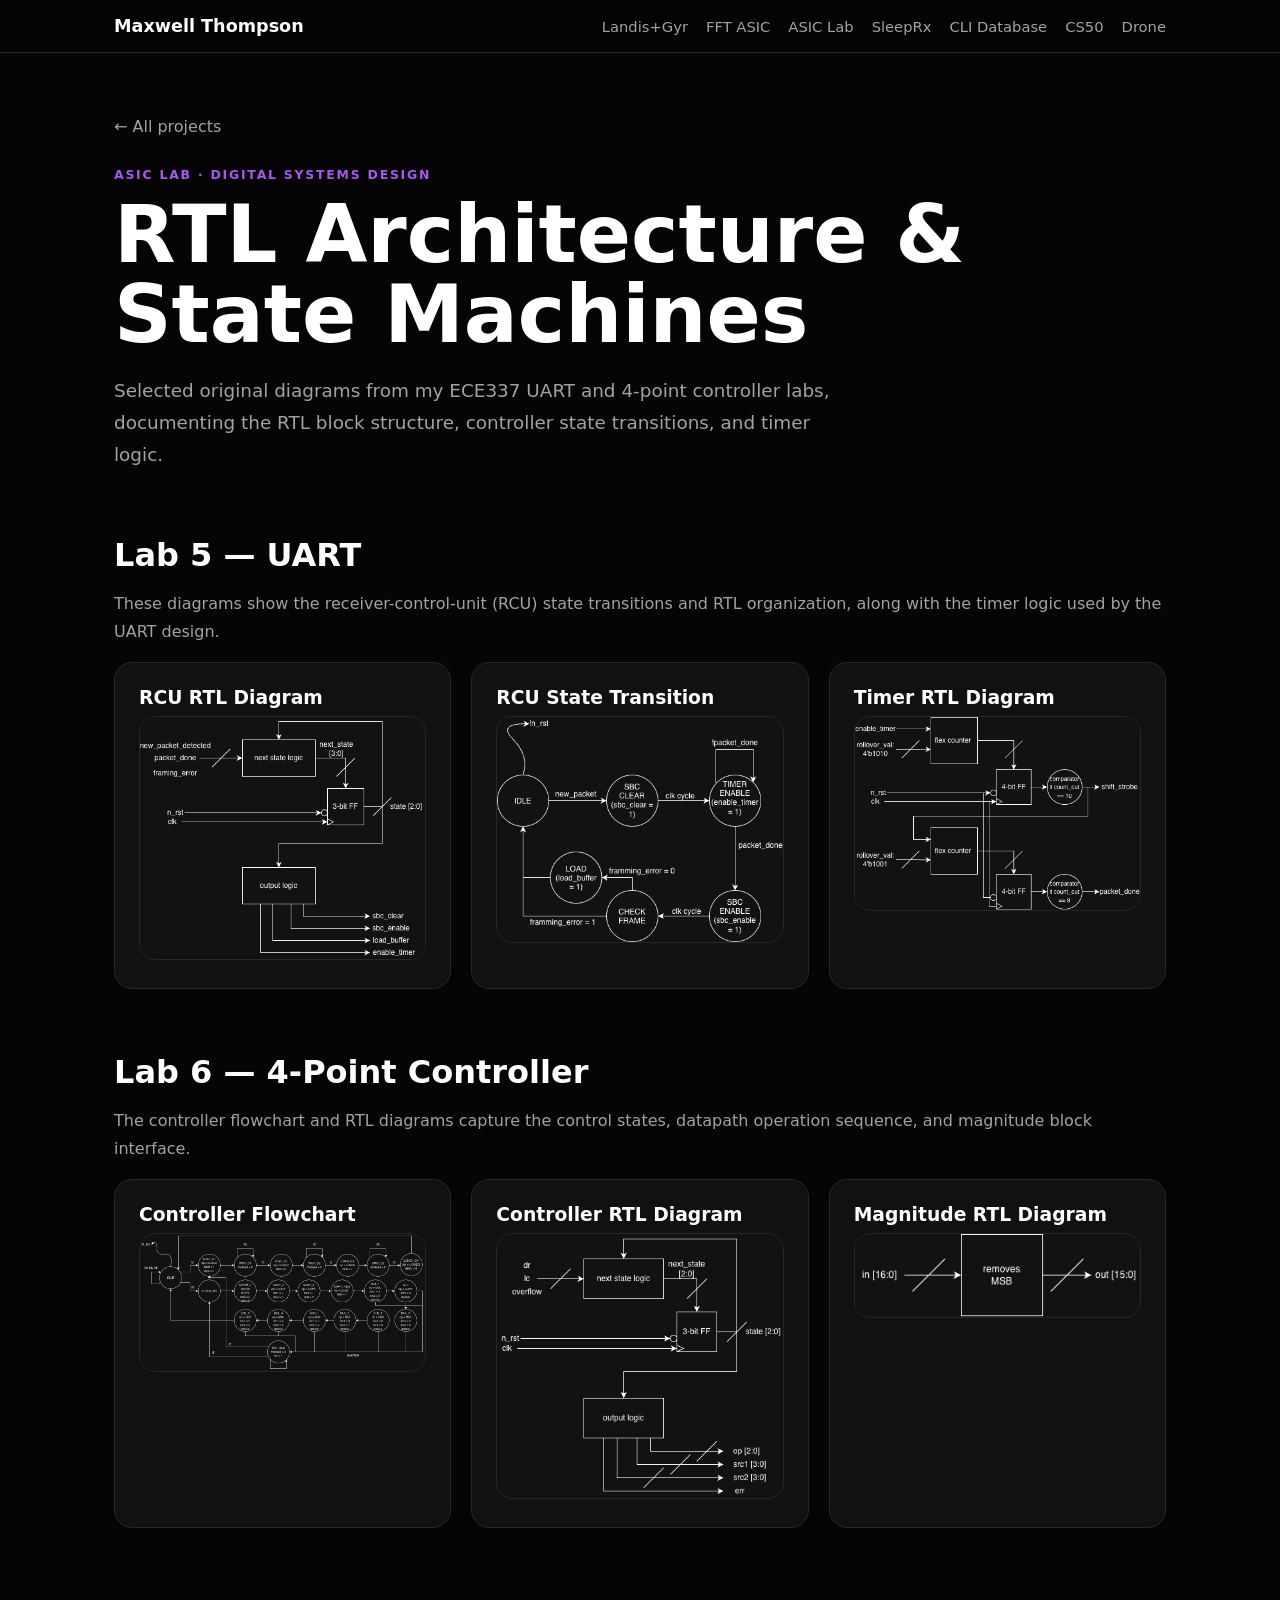
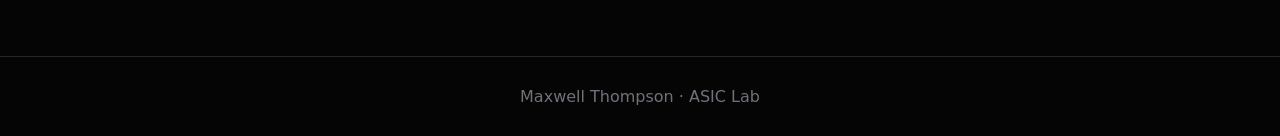
==== asic-lab.html @ 8afa3e0d "Name restored project section ASIC Lab" ====
<!DOCTYPE html>
<html lang="en"><head><meta charset="UTF-8"><meta name="viewport" content="width=device-width, initial-scale=1.0"><title>ASIC Lab | Maxwell Thompson</title><link rel="stylesheet" href="style.css"></head>
<body><nav class="site-nav"><div class="nav-inner"><a class="brand" href="index.html">Maxwell Thompson</a><div class="nav-links"><a href="landis.html">Landis+Gyr</a><a href="fft.html">FFT ASIC</a><a href="ece337.html">ASIC Lab</a><a href="sleeprx.html">SleepRx</a><a href="cli-database.html">CLI Database</a><a href="cs50.html">CS50</a><a href="drone.html">Drone</a></div></div></nav>
<main class="container"><a class="back" href="index.html">← All projects</a><section class="section"><span class="eyebrow">ASIC Lab · Digital Systems Design</span><h1>RTL Architecture &amp; State Machines</h1><p class="lead">Selected original diagrams from my ECE337 UART and 4-point controller labs, documenting the RTL block structure, controller state transitions, and timer logic.</p></section>
<section class="section"><h2>Lab 5 — UART</h2><p>These diagrams show the receiver-control-unit (RCU) state transitions and RTL organization, along with the timer logic used by the UART design.</p><div class="grid">
<div class="card"><h3>RCU RTL Diagram</h3><img class="media" loading="lazy" src="assets/ece337/ECE337_lab5-RCU%20RTL%20diagram.drawio.png" alt="Original Lab 5 RCU RTL block diagram"></div>
<div class="card"><h3>RCU State Transition</h3><img class="media" loading="lazy" src="assets/ece337/ECE337_lab5-RCU%20state%20transition.drawio.png" alt="Original Lab 5 RCU state-transition diagram"></div>
<div class="card"><h3>Timer RTL Diagram</h3><img class="media" loading="lazy" src="assets/ece337/ECE337_lab5-Timer%20RTL%20diagram.drawio.png" alt="Original Lab 5 timer RTL diagram"></div></div></section>
<section class="section"><h2>Lab 6 — 4-Point Controller</h2><p>The controller flowchart and RTL diagrams capture the control states, datapath operation sequence, and magnitude block interface.</p><div class="grid">
<div class="card"><h3>Controller Flowchart</h3><img class="media" loading="lazy" src="assets/ece337/ECE337_lab6-4pt_controller_flowChart.drawio.png" alt="Original Lab 6 4-point controller flowchart"></div>
<div class="card"><h3>Controller RTL Diagram</h3><img class="media" loading="lazy" src="assets/ece337/ECE337_lab6-controller_RTL.drawio.png" alt="Original Lab 6 controller RTL block diagram"></div>
<div class="card"><h3>Magnitude RTL Diagram</h3><img class="media" loading="lazy" src="assets/ece337/ECE337_lab6-magnitude_RTL.drawio.png" alt="Original Lab 6 magnitude RTL block diagram"></div></div></section></main><footer>Maxwell Thompson · ASIC Lab</footer></body></html>
---- style.css ----
* { box-sizing: border-box; }
body { margin:0; background:#050505; color:#e5e7eb; font-family:Inter,ui-sans-serif,system-ui,-apple-system,BlinkMacSystemFont,"Segoe UI",sans-serif; }
a { color:inherit; }
.site-nav { position:sticky; top:0; z-index:20; background:rgba(5,5,5,.9); backdrop-filter:blur(12px); border-bottom:1px solid #27272a; }
.nav-inner { max-width:1100px; margin:auto; padding:16px 24px; display:flex; justify-content:space-between; align-items:center; gap:20px; }
.brand { text-decoration:none; font-weight:800; color:white; font-size:1.1rem; }
.nav-links { display:flex; flex-wrap:wrap; gap:18px; }
.nav-links a { text-decoration:none; color:#a1a1aa; font-size:.92rem; transition:.2s; }
.nav-links a:hover { color:white; }
.container { max-width:1100px; margin:auto; padding:64px 24px; }
.hero { min-height:60vh; display:flex; flex-direction:column; justify-content:center; }
.eyebrow { color:#a855f7; text-transform:uppercase; letter-spacing:.14em; font-size:.78rem; font-weight:700; }
h1 { color:white; font-size:clamp(2.5rem,7vw,5rem); line-height:1; margin:12px 0 20px; }
h2 { color:white; font-size:2rem; margin:0 0 12px; }
h3 { color:white; margin:0 0 8px; }
p { color:#a1a1aa; line-height:1.75; }
.lead { max-width:720px; font-size:1.15rem; }
.grid { display:grid; grid-template-columns:repeat(auto-fit,minmax(250px,1fr)); gap:20px; }
.card { display:block; padding:24px; background:#111113; border:1px solid #27272a; border-radius:18px; text-decoration:none; transition:transform .2s,border-color .2s; }
.card:hover { transform:translateY(-4px); border-color:#71717a; }
.tag { display:inline-block; margin-bottom:16px; padding:5px 10px; border:1px solid #3f3f46; border-radius:999px; color:#d4d4d8; font-size:.75rem; }
.button { display:inline-block; margin-top:14px; padding:11px 16px; border-radius:10px; background:#fff; color:#09090b; text-decoration:none; font-weight:700; }
.section { margin-bottom:64px; }
.media-grid { display:grid; grid-template-columns:repeat(auto-fit,minmax(300px,1fr)); gap:20px; }
iframe, img.media { width:100%; border-radius:16px; border:1px solid #27272a; }
iframe { height:320px; }
.media-caption { max-width:850px; margin:14px auto 0; text-align:center; font-size:.95rem; color:#a1a1aa; }
.gallery { display:grid; grid-template-columns:repeat(auto-fit,minmax(220px,1fr)); gap:14px; }
.gallery img { width:100%; height:240px; object-fit:cover; border-radius:14px; border:1px solid #27272a; }
.back { display:inline-block; margin-bottom:28px; color:#a1a1aa; text-decoration:none; }
.back:hover { color:white; }
ul { color:#a1a1aa; line-height:1.9; }
footer { border-top:1px solid #27272a; padding:30px 24px; color:#71717a; text-align:center; }
@media(max-width:700px){ .nav-inner{align-items:flex-start;flex-direction:column}.nav-links{gap:12px}.container{padding:45px 18px} iframe{height:230px} }

.portfolio-video { width:100%; max-height:620px; display:block; border-radius:16px; border:1px solid #27272a; background:#000; }
.media-single { max-width:900px; margin:28px auto 0; }

.database-media { grid-template-columns: minmax(0, 1.15fr) minmax(0, 1fr); gap:28px; align-items:start; }
.database-flowchart .media { background:#fff; padding:18px; min-height:420px; object-fit:contain; }
.database-media .portfolio-video { min-height:420px; object-fit:contain; }
.database-verification { max-width:1050px; }
.database-verification .portfolio-video { max-height:700px; }
@media(max-width:800px){ .database-media { grid-template-columns:1fr; } .database-flowchart .media, .database-media .portfolio-video { min-height:0; } }



/* Rotate the sideways Mini-Blue recording 90 degrees clockwise. */
.mini-blue-video-frame {
  position: relative;
  width: min(100%, 900px);
  aspect-ratio: 16 / 9;
  overflow: hidden;
  margin-left: auto;
  margin-right: auto;
}
.mini-blue-rotated-video {
  position: absolute;
  top: 50%;
  left: 50%;
  width: 56.25%;
  height: 177.7778%;
  max-width: none;
  max-height: none;
  transform: translate(-50%, -50%) rotate(90deg);
  transform-origin: center;
}
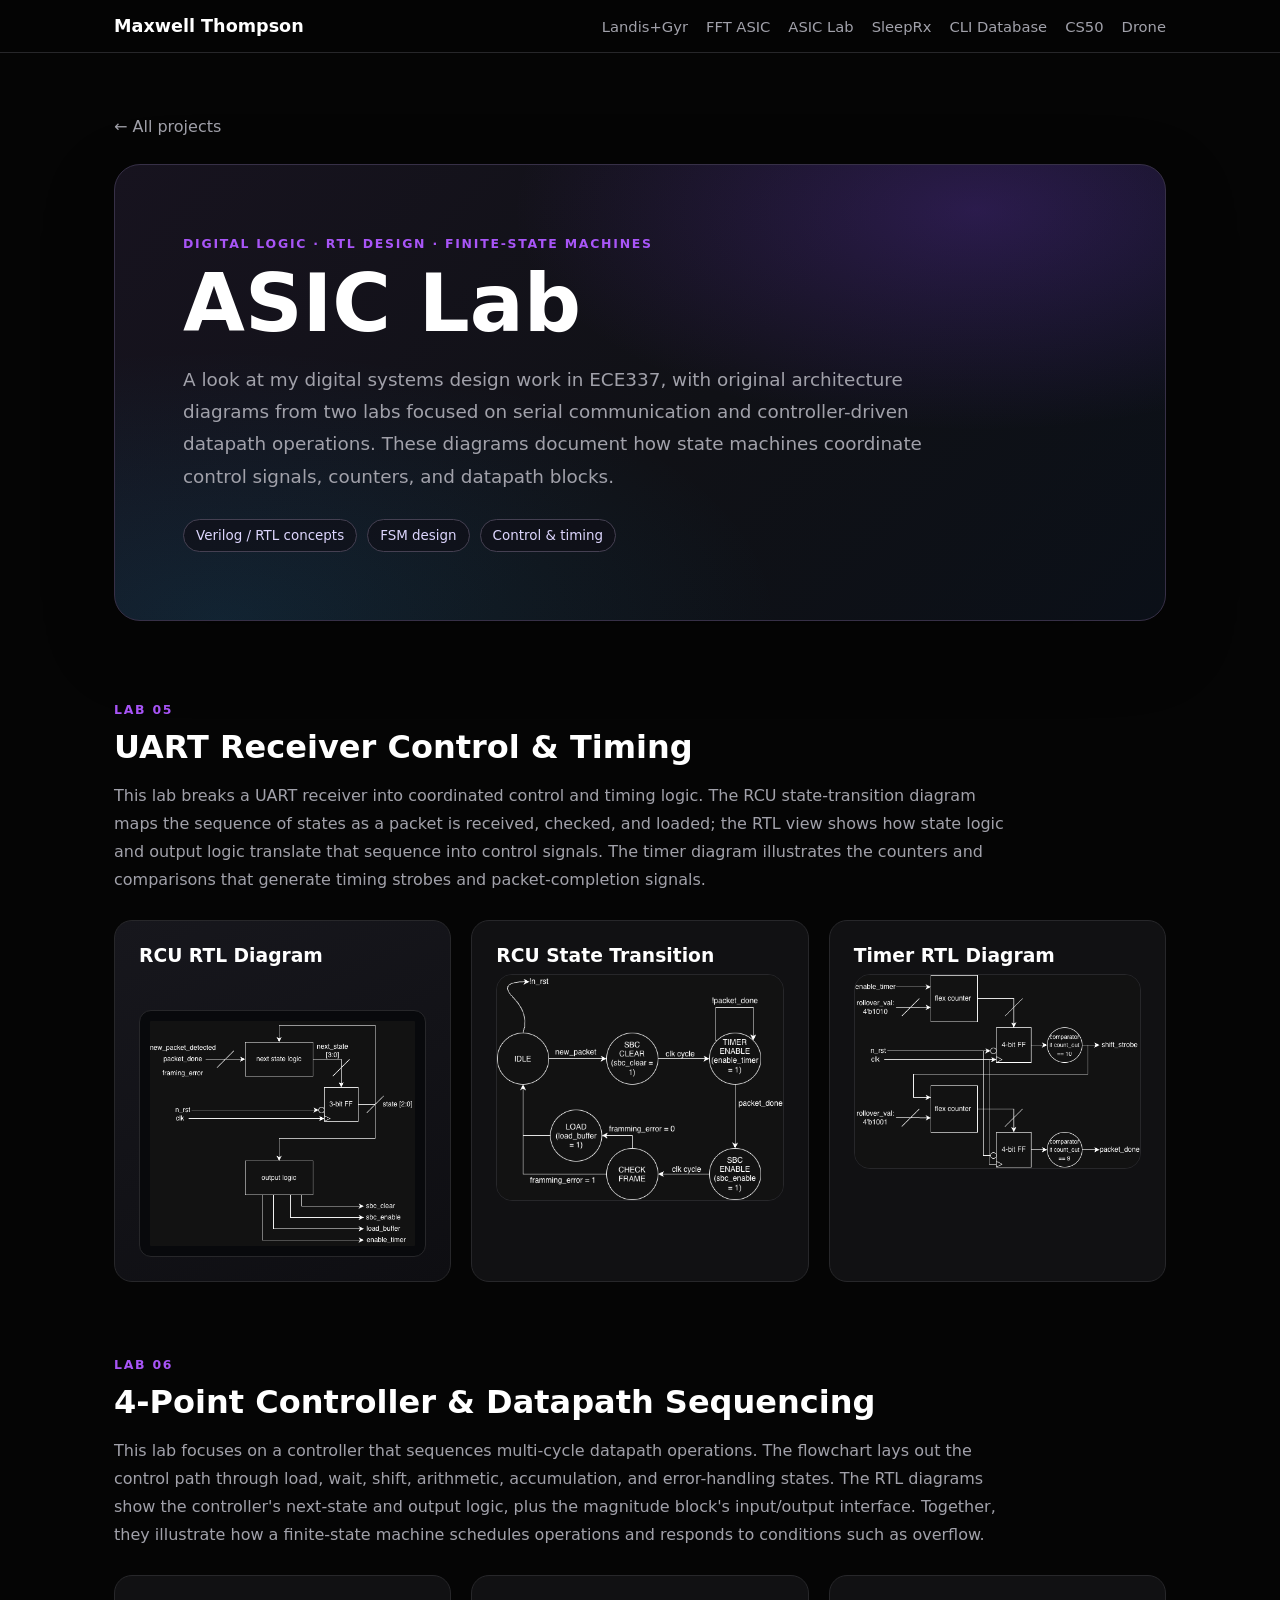
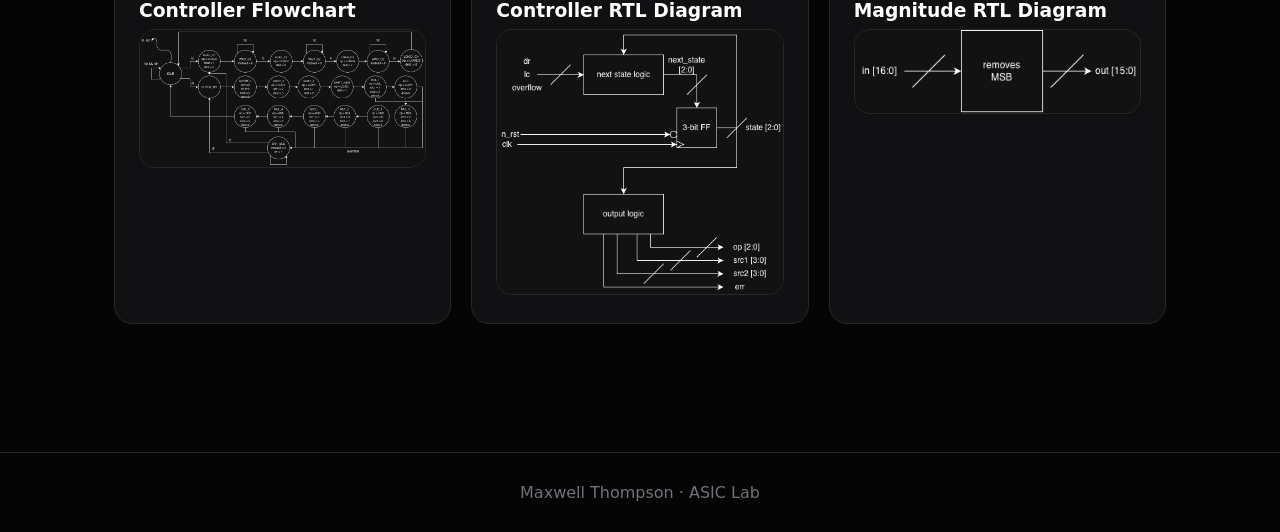
==== commit 6bf397f6: "Improve ASIC Lab presentation and lab descriptions" ====
--- a/asic-lab.html
+++ b/asic-lab.html
@@ -1,12 +1,12 @@
 <!DOCTYPE html>
 <html lang="en"><head><meta charset="UTF-8"><meta name="viewport" content="width=device-width, initial-scale=1.0"><title>ASIC Lab | Maxwell Thompson</title><link rel="stylesheet" href="style.css"></head>
-<body><nav class="site-nav"><div class="nav-inner"><a class="brand" href="index.html">Maxwell Thompson</a><div class="nav-links"><a href="landis.html">Landis+Gyr</a><a href="fft.html">FFT ASIC</a><a href="ece337.html">ASIC Lab</a><a href="sleeprx.html">SleepRx</a><a href="cli-database.html">CLI Database</a><a href="cs50.html">CS50</a><a href="drone.html">Drone</a></div></div></nav>
-<main class="container"><a class="back" href="index.html">← All projects</a><section class="section"><span class="eyebrow">ASIC Lab · Digital Systems Design</span><h1>RTL Architecture &amp; State Machines</h1><p class="lead">Selected original diagrams from my ECE337 UART and 4-point controller labs, documenting the RTL block structure, controller state transitions, and timer logic.</p></section>
-<section class="section"><h2>Lab 5 — UART</h2><p>These diagrams show the receiver-control-unit (RCU) state transitions and RTL organization, along with the timer logic used by the UART design.</p><div class="grid">
-<div class="card"><h3>RCU RTL Diagram</h3><img class="media" loading="lazy" src="assets/ece337/ECE337_lab5-RCU%20RTL%20diagram.drawio.png" alt="Original Lab 5 RCU RTL block diagram"></div>
+<body><nav class="site-nav"><div class="nav-inner"><a class="brand" href="index.html">Maxwell Thompson</a><div class="nav-links"><a href="landis.html">Landis+Gyr</a><a href="fft.html">FFT ASIC</a><a href="asic-lab.html">ASIC Lab</a><a href="sleeprx.html">SleepRx</a><a href="cli-database.html">CLI Database</a><a href="cs50.html">CS50</a><a href="drone.html">Drone</a></div></div></nav>
+<main class="container"><a class="back" href="index.html">← All projects</a><section class="lab-hero"><span class="eyebrow">Digital Logic · RTL Design · Finite-State Machines</span><h1>ASIC Lab</h1><p class="lead">A look at my digital systems design work in ECE337, with original architecture diagrams from two labs focused on serial communication and controller-driven datapath operations. These diagrams document how state machines coordinate control signals, counters, and datapath blocks.</p><div class="lab-hero-meta"><span>Verilog / RTL concepts</span><span>FSM design</span><span>Control &amp; timing</span></div></section>
+<section class="section lab-section"><span class="eyebrow">Lab 05</span><h2>UART Receiver Control &amp; Timing</h2><p class="lab-description">This lab breaks a UART receiver into coordinated control and timing logic. The RCU state-transition diagram maps the sequence of states as a packet is received, checked, and loaded; the RTL view shows how state logic and output logic translate that sequence into control signals. The timer diagram illustrates the counters and comparisons that generate timing strobes and packet-completion signals.</p><div class="grid">
+<div class="card lab-card"><h3>RCU RTL Diagram</h3><img class="media lab-diagram" loading="lazy" src="assets/ece337/ECE337_lab5-RCU%20RTL%20diagram.drawio.png" alt="Original Lab 5 RCU RTL block diagram"></div>
 <div class="card"><h3>RCU State Transition</h3><img class="media" loading="lazy" src="assets/ece337/ECE337_lab5-RCU%20state%20transition.drawio.png" alt="Original Lab 5 RCU state-transition diagram"></div>
 <div class="card"><h3>Timer RTL Diagram</h3><img class="media" loading="lazy" src="assets/ece337/ECE337_lab5-Timer%20RTL%20diagram.drawio.png" alt="Original Lab 5 timer RTL diagram"></div></div></section>
-<section class="section"><h2>Lab 6 — 4-Point Controller</h2><p>The controller flowchart and RTL diagrams capture the control states, datapath operation sequence, and magnitude block interface.</p><div class="grid">
+<section class="section lab-section"><span class="eyebrow">Lab 06</span><h2>4-Point Controller &amp; Datapath Sequencing</h2><p class="lab-description">This lab focuses on a controller that sequences multi-cycle datapath operations. The flowchart lays out the control path through load, wait, shift, arithmetic, accumulation, and error-handling states. The RTL diagrams show the controller's next-state and output logic, plus the magnitude block's input/output interface. Together, they illustrate how a finite-state machine schedules operations and responds to conditions such as overflow.</p><div class="grid">
 <div class="card"><h3>Controller Flowchart</h3><img class="media" loading="lazy" src="assets/ece337/ECE337_lab6-4pt_controller_flowChart.drawio.png" alt="Original Lab 6 4-point controller flowchart"></div>
 <div class="card"><h3>Controller RTL Diagram</h3><img class="media" loading="lazy" src="assets/ece337/ECE337_lab6-controller_RTL.drawio.png" alt="Original Lab 6 controller RTL block diagram"></div>
 <div class="card"><h3>Magnitude RTL Diagram</h3><img class="media" loading="lazy" src="assets/ece337/ECE337_lab6-magnitude_RTL.drawio.png" alt="Original Lab 6 magnitude RTL block diagram"></div></div></section></main><footer>Maxwell Thompson · ASIC Lab</footer></body></html>
--- a/style.css
+++ b/style.css
@@ -65,3 +65,29 @@
   transform: translate(-50%, -50%) rotate(90deg);
   transform-origin: center;
 }
+
+
+/* ASIC Lab page treatment */
+.lab-hero {
+  position: relative;
+  overflow: hidden;
+  padding: clamp(30px, 6vw, 68px);
+  margin: 0 0 70px;
+  border: 1px solid #373047;
+  border-radius: 26px;
+  background:
+    radial-gradient(ellipse at 82% 10%, rgba(124,58,237,.25), transparent 38%),
+    radial-gradient(ellipse at 10% 100%, rgba(14,165,233,.12), transparent 42%),
+    linear-gradient(135deg, #17131f 0%, #101116 55%, #0b1018 100%);
+  box-shadow: 0 24px 70px rgba(0,0,0,.28);
+}
+.lab-hero h1 { max-width: 780px; }
+.lab-hero .lead { max-width: 790px; }
+.lab-hero-meta { display:flex; flex-wrap:wrap; gap:10px; margin-top:26px; }
+.lab-hero-meta span { padding:8px 12px; border:1px solid #454052; border-radius:999px; color:#ddd6fe; background:rgba(15,13,22,.62); font-size:.84rem; }
+.lab-section { padding-top:8px; }
+.lab-section h2 { margin-top:10px; }
+.lab-description { max-width:900px; margin-bottom:26px; }
+.lab-card { background:linear-gradient(155deg,#17171d 0%,#0e0e12 100%); }
+.lab-card h3 { min-height:2.5em; }
+img.lab-diagram { display:block; width:100%; height:auto; margin-top:18px; padding:10px; background:#08090c; object-fit:contain; border-radius:12px; }
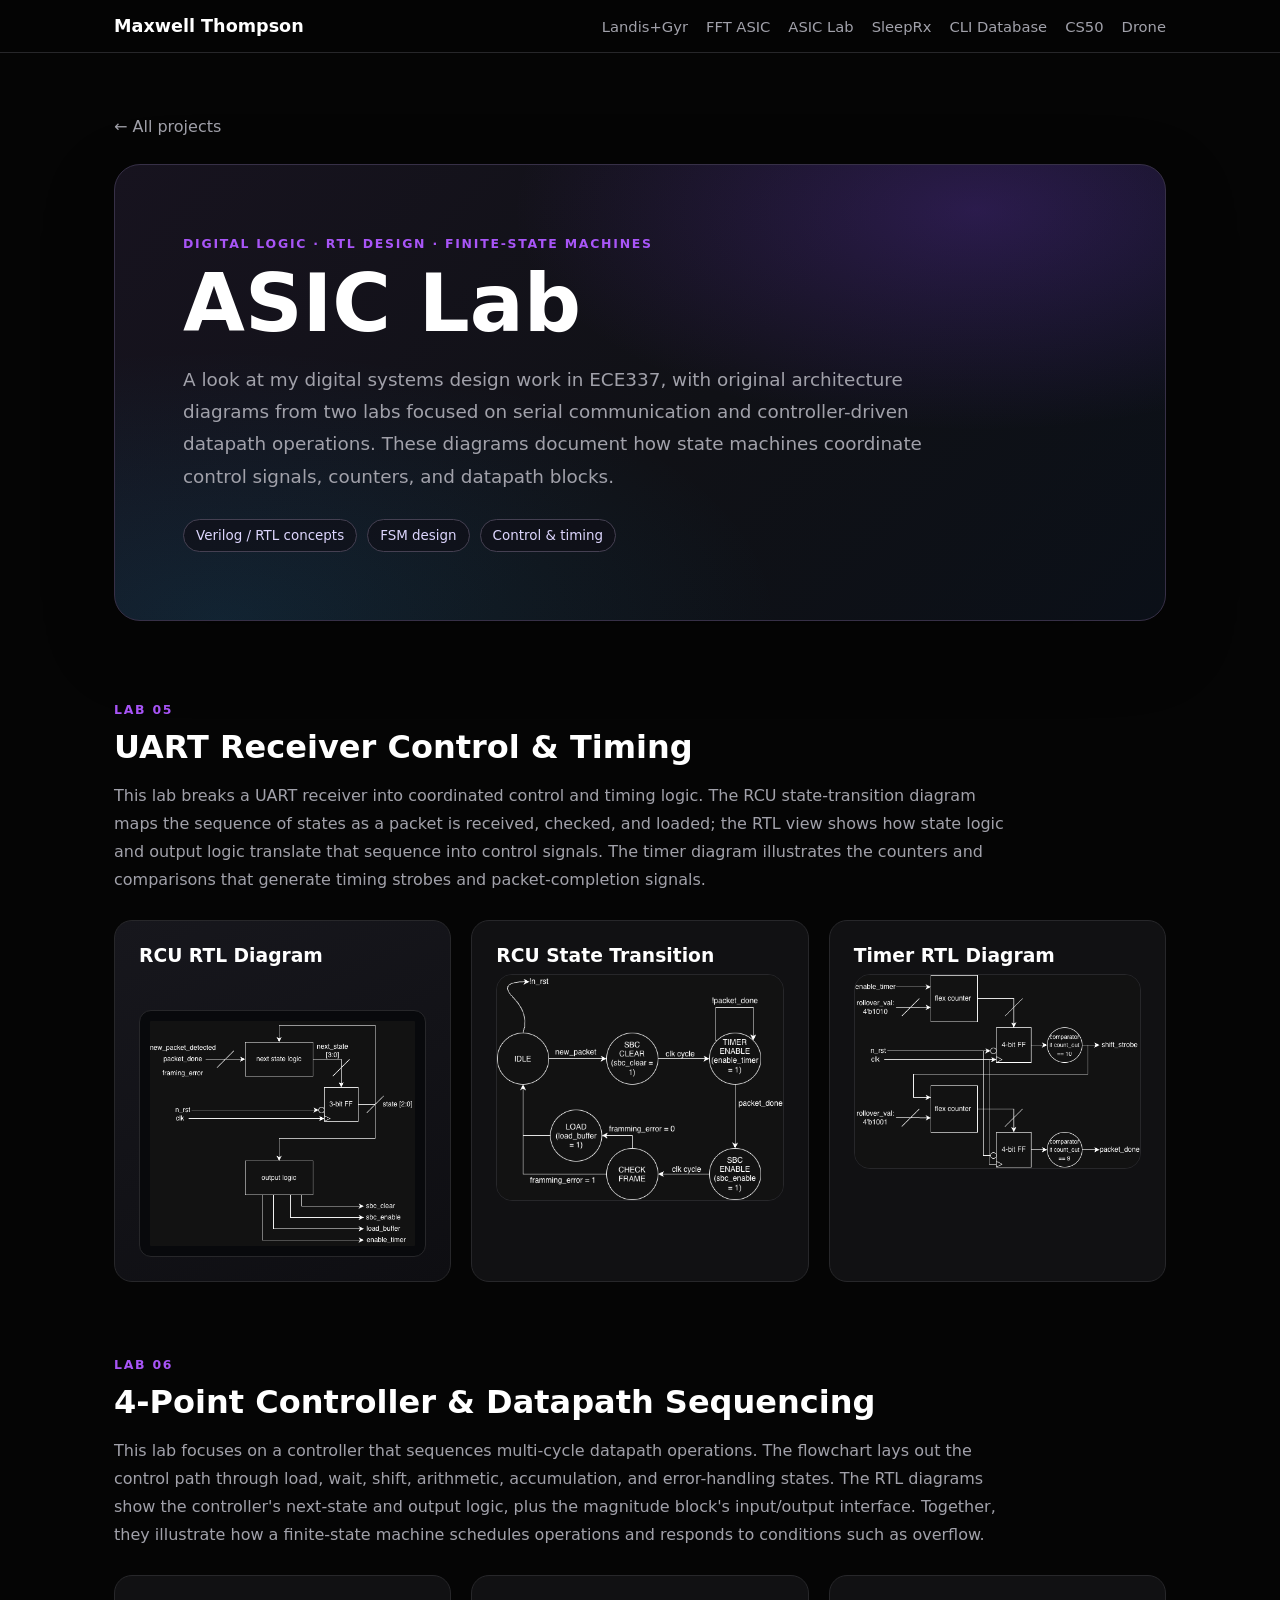
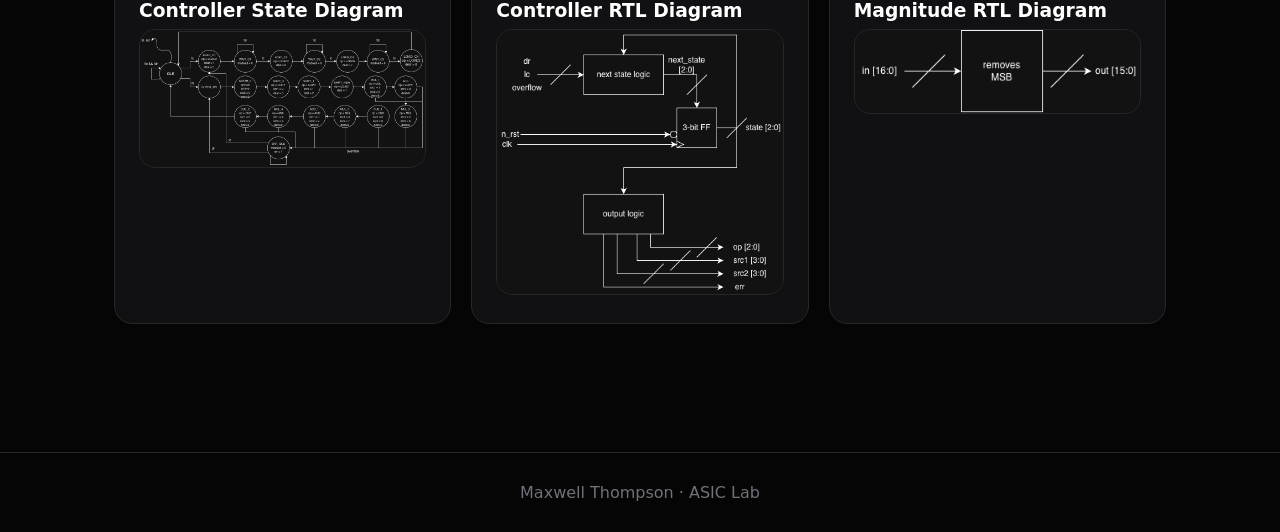
==== commit 85c7cb0f: "Rename controller flowchart and enlarge state diagram" ====
--- a/asic-lab.html
+++ b/asic-lab.html
@@ -7,6 +7,6 @@
 <div class="card"><h3>RCU State Transition</h3><img class="media" loading="lazy" src="assets/ece337/ECE337_lab5-RCU%20state%20transition.drawio.png" alt="Original Lab 5 RCU state-transition diagram"></div>
 <div class="card"><h3>Timer RTL Diagram</h3><img class="media" loading="lazy" src="assets/ece337/ECE337_lab5-Timer%20RTL%20diagram.drawio.png" alt="Original Lab 5 timer RTL diagram"></div></div></section>
 <section class="section lab-section"><span class="eyebrow">Lab 06</span><h2>4-Point Controller &amp; Datapath Sequencing</h2><p class="lab-description">This lab focuses on a controller that sequences multi-cycle datapath operations. The flowchart lays out the control path through load, wait, shift, arithmetic, accumulation, and error-handling states. The RTL diagrams show the controller's next-state and output logic, plus the magnitude block's input/output interface. Together, they illustrate how a finite-state machine schedules operations and responds to conditions such as overflow.</p><div class="grid">
-<div class="card"><h3>Controller Flowchart</h3><img class="media" loading="lazy" src="assets/ece337/ECE337_lab6-4pt_controller_flowChart.drawio.png" alt="Original Lab 6 4-point controller flowchart"></div>
+<div class="card"><h3>Controller State Diagram</h3><img class="media controller-state-diagram" loading="lazy" src="assets/ece337/ECE337_lab6-4pt_controller_flowChart.drawio.png" alt="Original Lab 6 controller state diagram"></div>
 <div class="card"><h3>Controller RTL Diagram</h3><img class="media" loading="lazy" src="assets/ece337/ECE337_lab6-controller_RTL.drawio.png" alt="Original Lab 6 controller RTL block diagram"></div>
 <div class="card"><h3>Magnitude RTL Diagram</h3><img class="media" loading="lazy" src="assets/ece337/ECE337_lab6-magnitude_RTL.drawio.png" alt="Original Lab 6 magnitude RTL block diagram"></div></div></section></main><footer>Maxwell Thompson · ASIC Lab</footer></body></html>
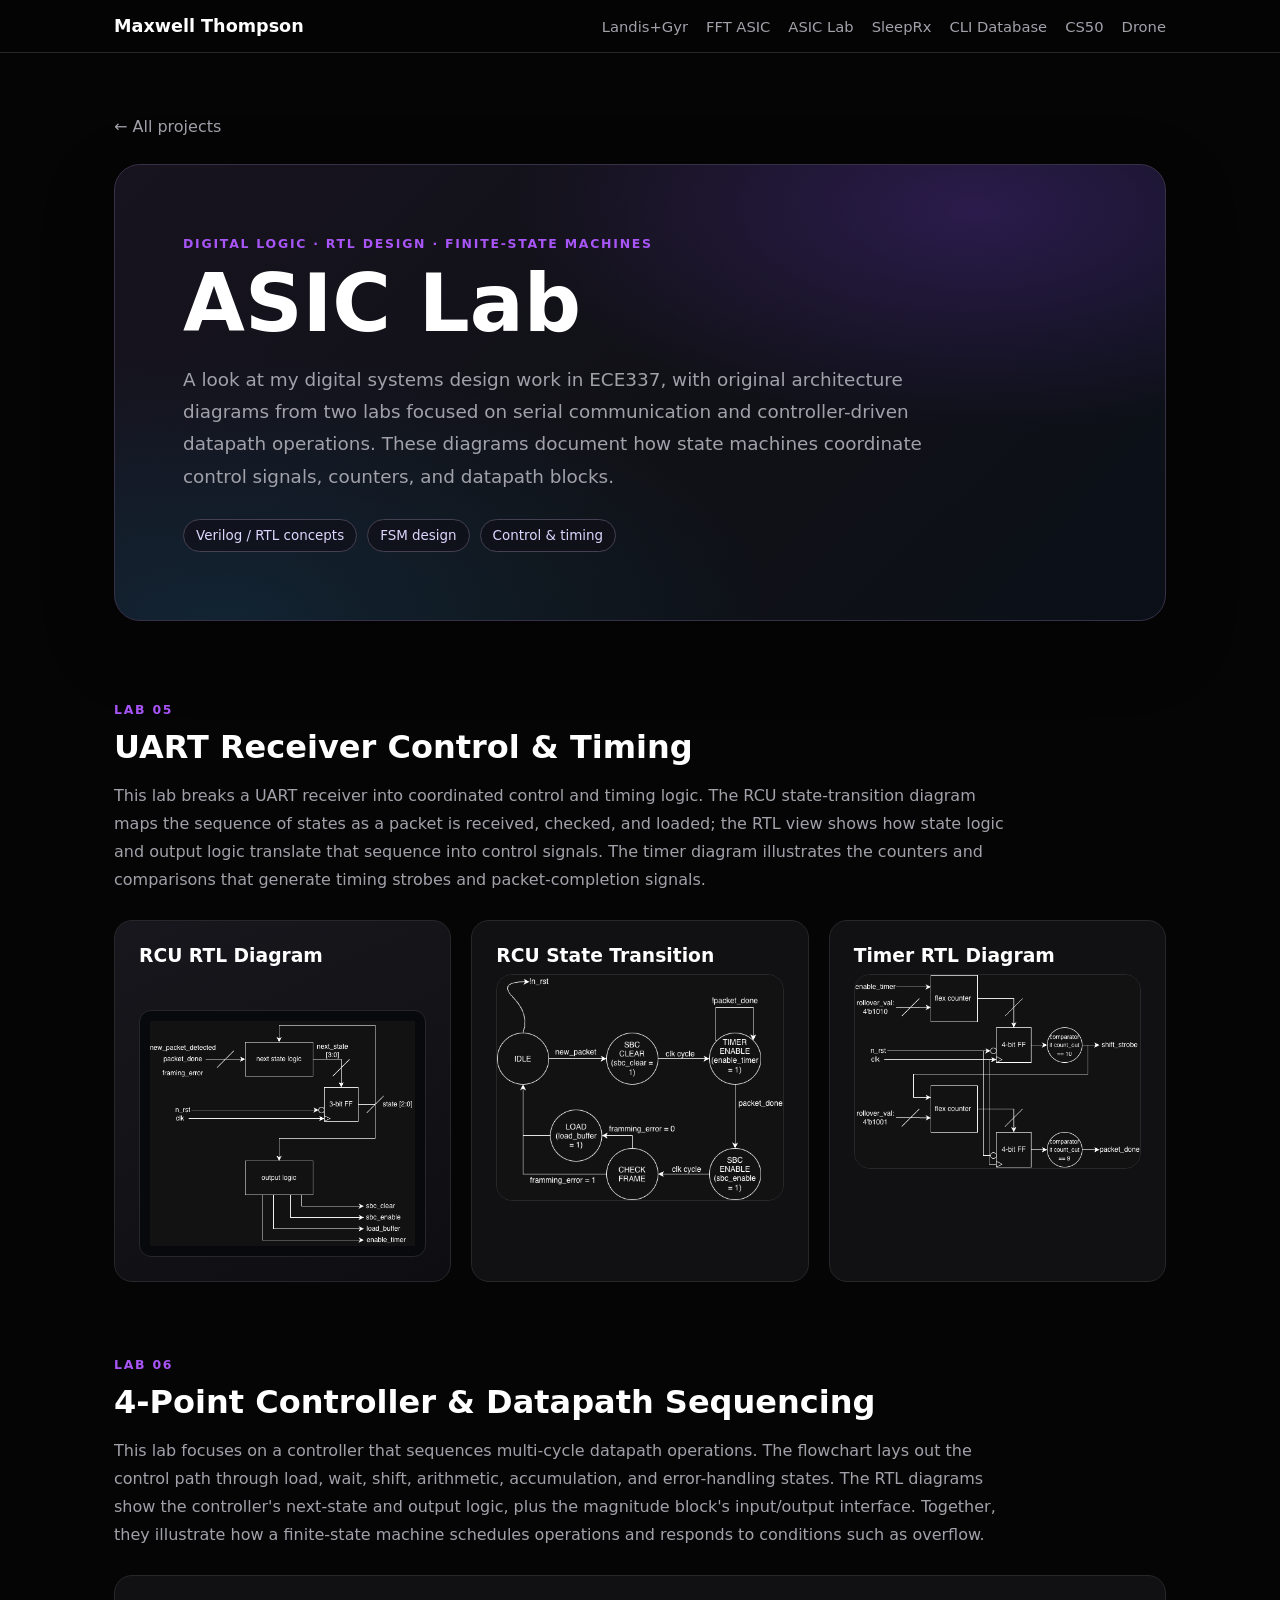
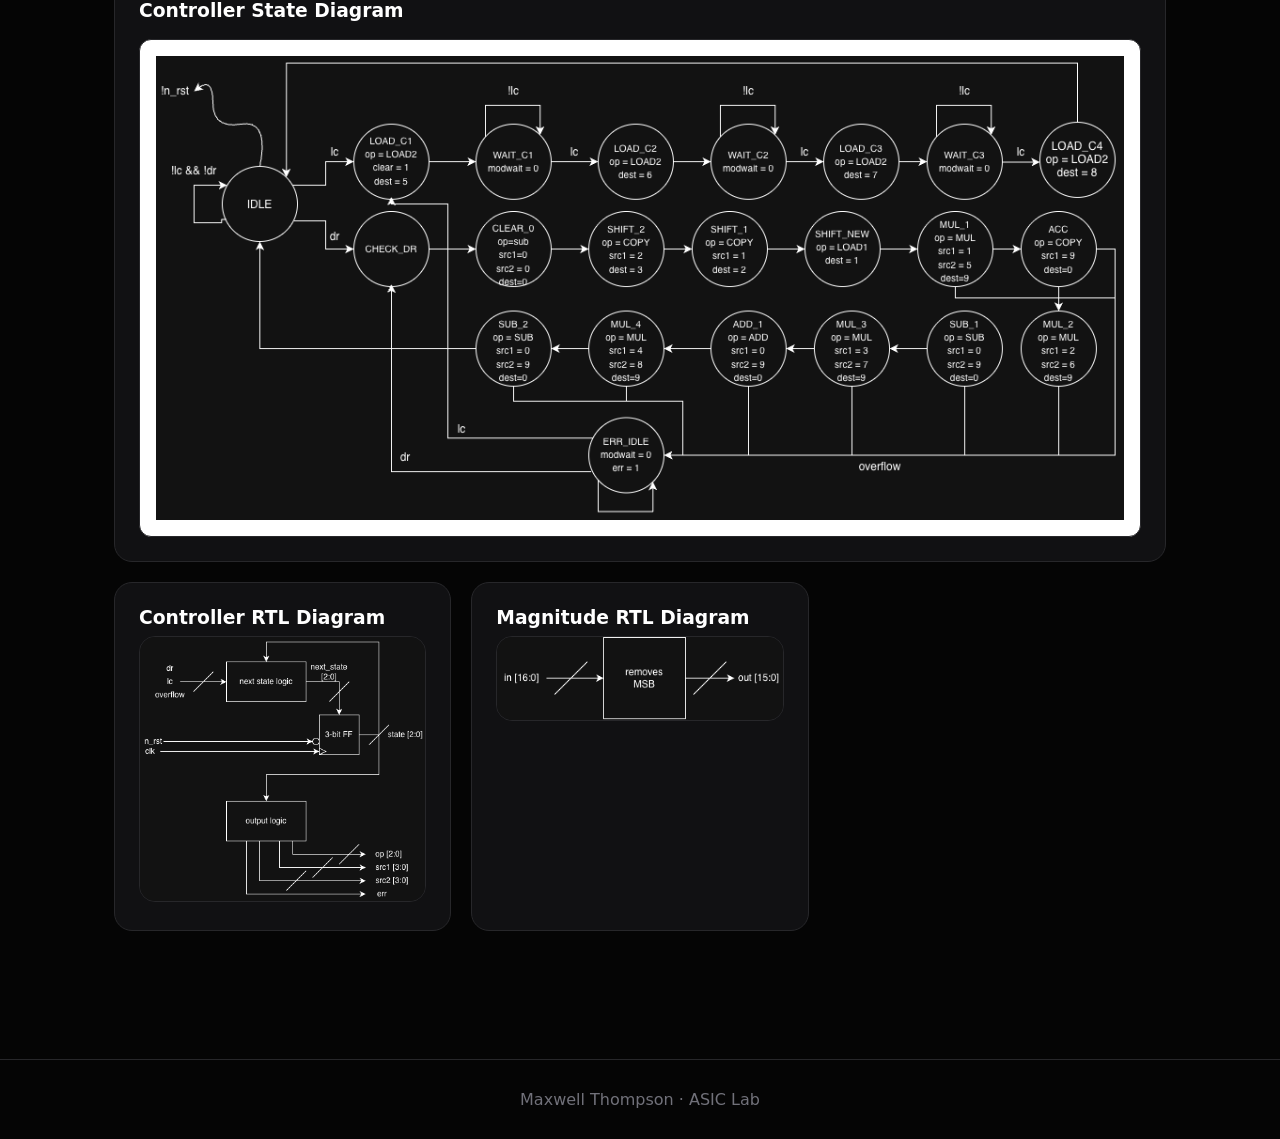
==== commit 9fc82d50: "Display controller state diagram full width" ====
--- a/asic-lab.html
+++ b/asic-lab.html
@@ -7,6 +7,6 @@
 <div class="card"><h3>RCU State Transition</h3><img class="media" loading="lazy" src="assets/ece337/ECE337_lab5-RCU%20state%20transition.drawio.png" alt="Original Lab 5 RCU state-transition diagram"></div>
 <div class="card"><h3>Timer RTL Diagram</h3><img class="media" loading="lazy" src="assets/ece337/ECE337_lab5-Timer%20RTL%20diagram.drawio.png" alt="Original Lab 5 timer RTL diagram"></div></div></section>
 <section class="section lab-section"><span class="eyebrow">Lab 06</span><h2>4-Point Controller &amp; Datapath Sequencing</h2><p class="lab-description">This lab focuses on a controller that sequences multi-cycle datapath operations. The flowchart lays out the control path through load, wait, shift, arithmetic, accumulation, and error-handling states. The RTL diagrams show the controller's next-state and output logic, plus the magnitude block's input/output interface. Together, they illustrate how a finite-state machine schedules operations and responds to conditions such as overflow.</p><div class="grid">
-<div class="card"><h3>Controller State Diagram</h3><img class="media controller-state-diagram" loading="lazy" src="assets/ece337/ECE337_lab6-4pt_controller_flowChart.drawio.png" alt="Original Lab 6 controller state diagram"></div>
+<div class="card controller-state-card"><h3>Controller State Diagram</h3><img class="media controller-state-diagram" loading="lazy" src="assets/ece337/ECE337_lab6-4pt_controller_flowChart.drawio.png" alt="Original Lab 6 controller state diagram"></div>
 <div class="card"><h3>Controller RTL Diagram</h3><img class="media" loading="lazy" src="assets/ece337/ECE337_lab6-controller_RTL.drawio.png" alt="Original Lab 6 controller RTL block diagram"></div>
 <div class="card"><h3>Magnitude RTL Diagram</h3><img class="media" loading="lazy" src="assets/ece337/ECE337_lab6-magnitude_RTL.drawio.png" alt="Original Lab 6 magnitude RTL block diagram"></div></div></section></main><footer>Maxwell Thompson · ASIC Lab</footer></body></html>
--- a/style.css
+++ b/style.css
@@ -91,3 +91,8 @@
 .lab-card { background:linear-gradient(155deg,#17171d 0%,#0e0e12 100%); }
 .lab-card h3 { min-height:2.5em; }
 img.lab-diagram { display:block; width:100%; height:auto; margin-top:18px; padding:10px; background:#08090c; object-fit:contain; border-radius:12px; }
+
+/* Make the Lab 6 controller state diagram easier to read. */
+.controller-state-card { grid-column: 1 / -1; }
+img.controller-state-diagram { display:block; width:100%; max-width:1250px; height:auto; margin:18px auto 0; padding:16px; background:#fff; object-fit:contain; border-radius:12px; }
+@media(max-width:700px) { .controller-state-card { grid-column:auto; } img.controller-state-diagram { padding:6px; } }
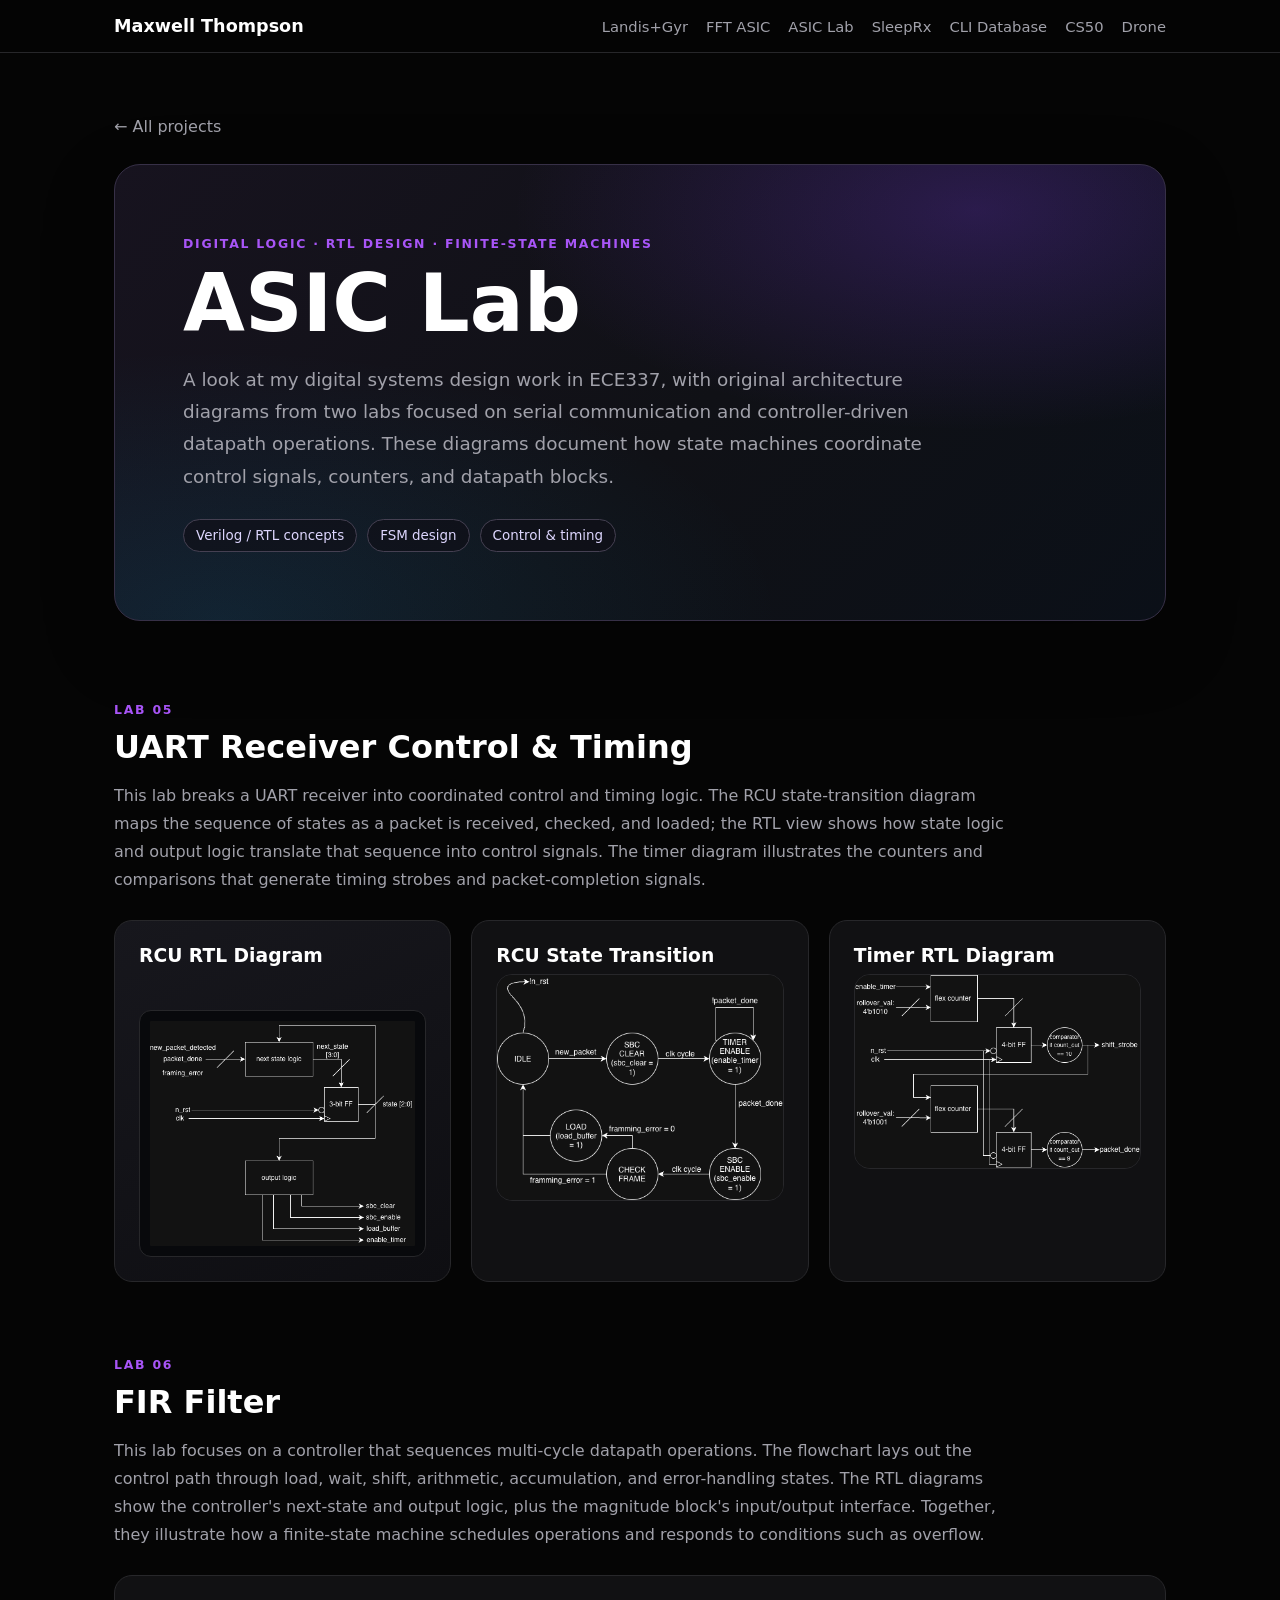
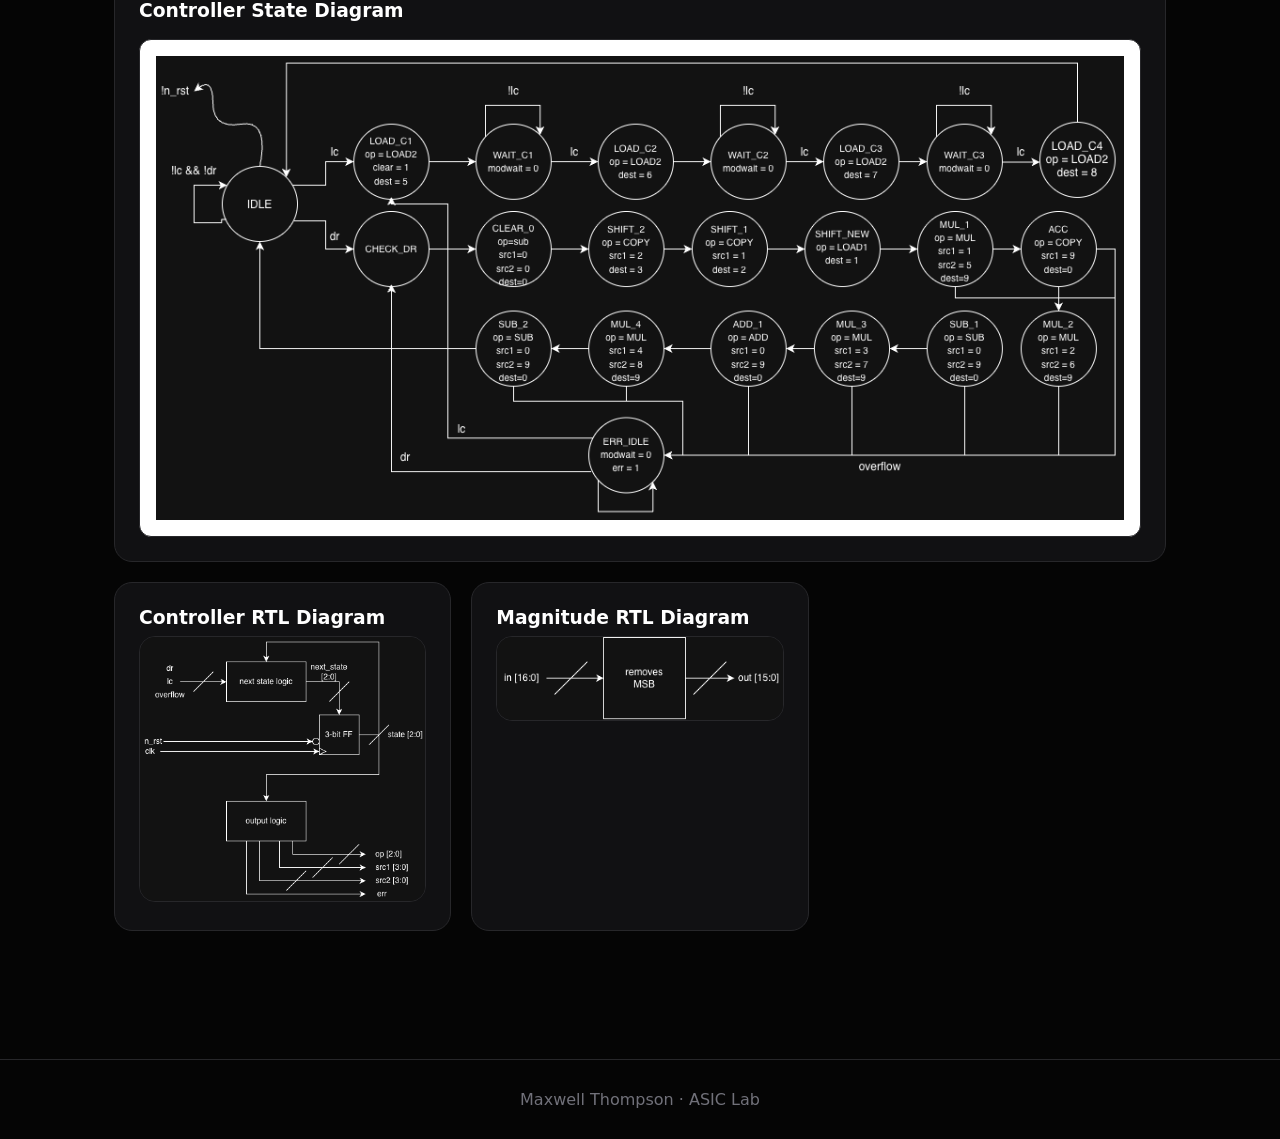
==== commit f1037030: "Rename Lab 06 section to FIR Filter" ====
--- a/asic-lab.html
+++ b/asic-lab.html
@@ -1,12 +1,12 @@
 <!DOCTYPE html>
-<html lang="en"><head><meta charset="UTF-8"><meta name="viewport" content="width=device-width, initial-scale=1.0"><title>ASIC Lab | Maxwell Thompson</title><link rel="stylesheet" href="style.css"></head>
+<html lang="en"><head><meta charset="UTF-8"><meta name="viewport" content="width=device-width, initial-scale=1.0"><title>ASIC Lab | Maxwell Thompson</title><link rel="stylesheet" href="style.css?v=20261012-controller-diagram"></head>
 <body><nav class="site-nav"><div class="nav-inner"><a class="brand" href="index.html">Maxwell Thompson</a><div class="nav-links"><a href="landis.html">Landis+Gyr</a><a href="fft.html">FFT ASIC</a><a href="asic-lab.html">ASIC Lab</a><a href="sleeprx.html">SleepRx</a><a href="cli-database.html">CLI Database</a><a href="cs50.html">CS50</a><a href="drone.html">Drone</a></div></div></nav>
 <main class="container"><a class="back" href="index.html">← All projects</a><section class="lab-hero"><span class="eyebrow">Digital Logic · RTL Design · Finite-State Machines</span><h1>ASIC Lab</h1><p class="lead">A look at my digital systems design work in ECE337, with original architecture diagrams from two labs focused on serial communication and controller-driven datapath operations. These diagrams document how state machines coordinate control signals, counters, and datapath blocks.</p><div class="lab-hero-meta"><span>Verilog / RTL concepts</span><span>FSM design</span><span>Control &amp; timing</span></div></section>
 <section class="section lab-section"><span class="eyebrow">Lab 05</span><h2>UART Receiver Control &amp; Timing</h2><p class="lab-description">This lab breaks a UART receiver into coordinated control and timing logic. The RCU state-transition diagram maps the sequence of states as a packet is received, checked, and loaded; the RTL view shows how state logic and output logic translate that sequence into control signals. The timer diagram illustrates the counters and comparisons that generate timing strobes and packet-completion signals.</p><div class="grid">
 <div class="card lab-card"><h3>RCU RTL Diagram</h3><img class="media lab-diagram" loading="lazy" src="assets/ece337/ECE337_lab5-RCU%20RTL%20diagram.drawio.png" alt="Original Lab 5 RCU RTL block diagram"></div>
 <div class="card"><h3>RCU State Transition</h3><img class="media" loading="lazy" src="assets/ece337/ECE337_lab5-RCU%20state%20transition.drawio.png" alt="Original Lab 5 RCU state-transition diagram"></div>
 <div class="card"><h3>Timer RTL Diagram</h3><img class="media" loading="lazy" src="assets/ece337/ECE337_lab5-Timer%20RTL%20diagram.drawio.png" alt="Original Lab 5 timer RTL diagram"></div></div></section>
-<section class="section lab-section"><span class="eyebrow">Lab 06</span><h2>4-Point Controller &amp; Datapath Sequencing</h2><p class="lab-description">This lab focuses on a controller that sequences multi-cycle datapath operations. The flowchart lays out the control path through load, wait, shift, arithmetic, accumulation, and error-handling states. The RTL diagrams show the controller's next-state and output logic, plus the magnitude block's input/output interface. Together, they illustrate how a finite-state machine schedules operations and responds to conditions such as overflow.</p><div class="grid">
-<div class="card controller-state-card"><h3>Controller State Diagram</h3><img class="media controller-state-diagram" loading="lazy" src="assets/ece337/ECE337_lab6-4pt_controller_flowChart.drawio.png" alt="Original Lab 6 controller state diagram"></div>
+<section class="section lab-section"><span class="eyebrow">Lab 06</span><h2>FIR Filter</h2><p class="lab-description">This lab focuses on a controller that sequences multi-cycle datapath operations. The flowchart lays out the control path through load, wait, shift, arithmetic, accumulation, and error-handling states. The RTL diagrams show the controller's next-state and output logic, plus the magnitude block's input/output interface. Together, they illustrate how a finite-state machine schedules operations and responds to conditions such as overflow.</p><div class="grid">
+<div class="card controller-state-card" style="grid-column:1 / -1;"><h3>Controller State Diagram</h3><img class="media controller-state-diagram" style="display:block;width:100%;max-width:1250px;height:auto;margin:18px auto 0;padding:16px;background:#fff;object-fit:contain;" loading="lazy" src="assets/ece337/ECE337_lab6-4pt_controller_flowChart.drawio.png" alt="Original Lab 6 controller state diagram"></div>
 <div class="card"><h3>Controller RTL Diagram</h3><img class="media" loading="lazy" src="assets/ece337/ECE337_lab6-controller_RTL.drawio.png" alt="Original Lab 6 controller RTL block diagram"></div>
 <div class="card"><h3>Magnitude RTL Diagram</h3><img class="media" loading="lazy" src="assets/ece337/ECE337_lab6-magnitude_RTL.drawio.png" alt="Original Lab 6 magnitude RTL block diagram"></div></div></section></main><footer>Maxwell Thompson · ASIC Lab</footer></body></html>
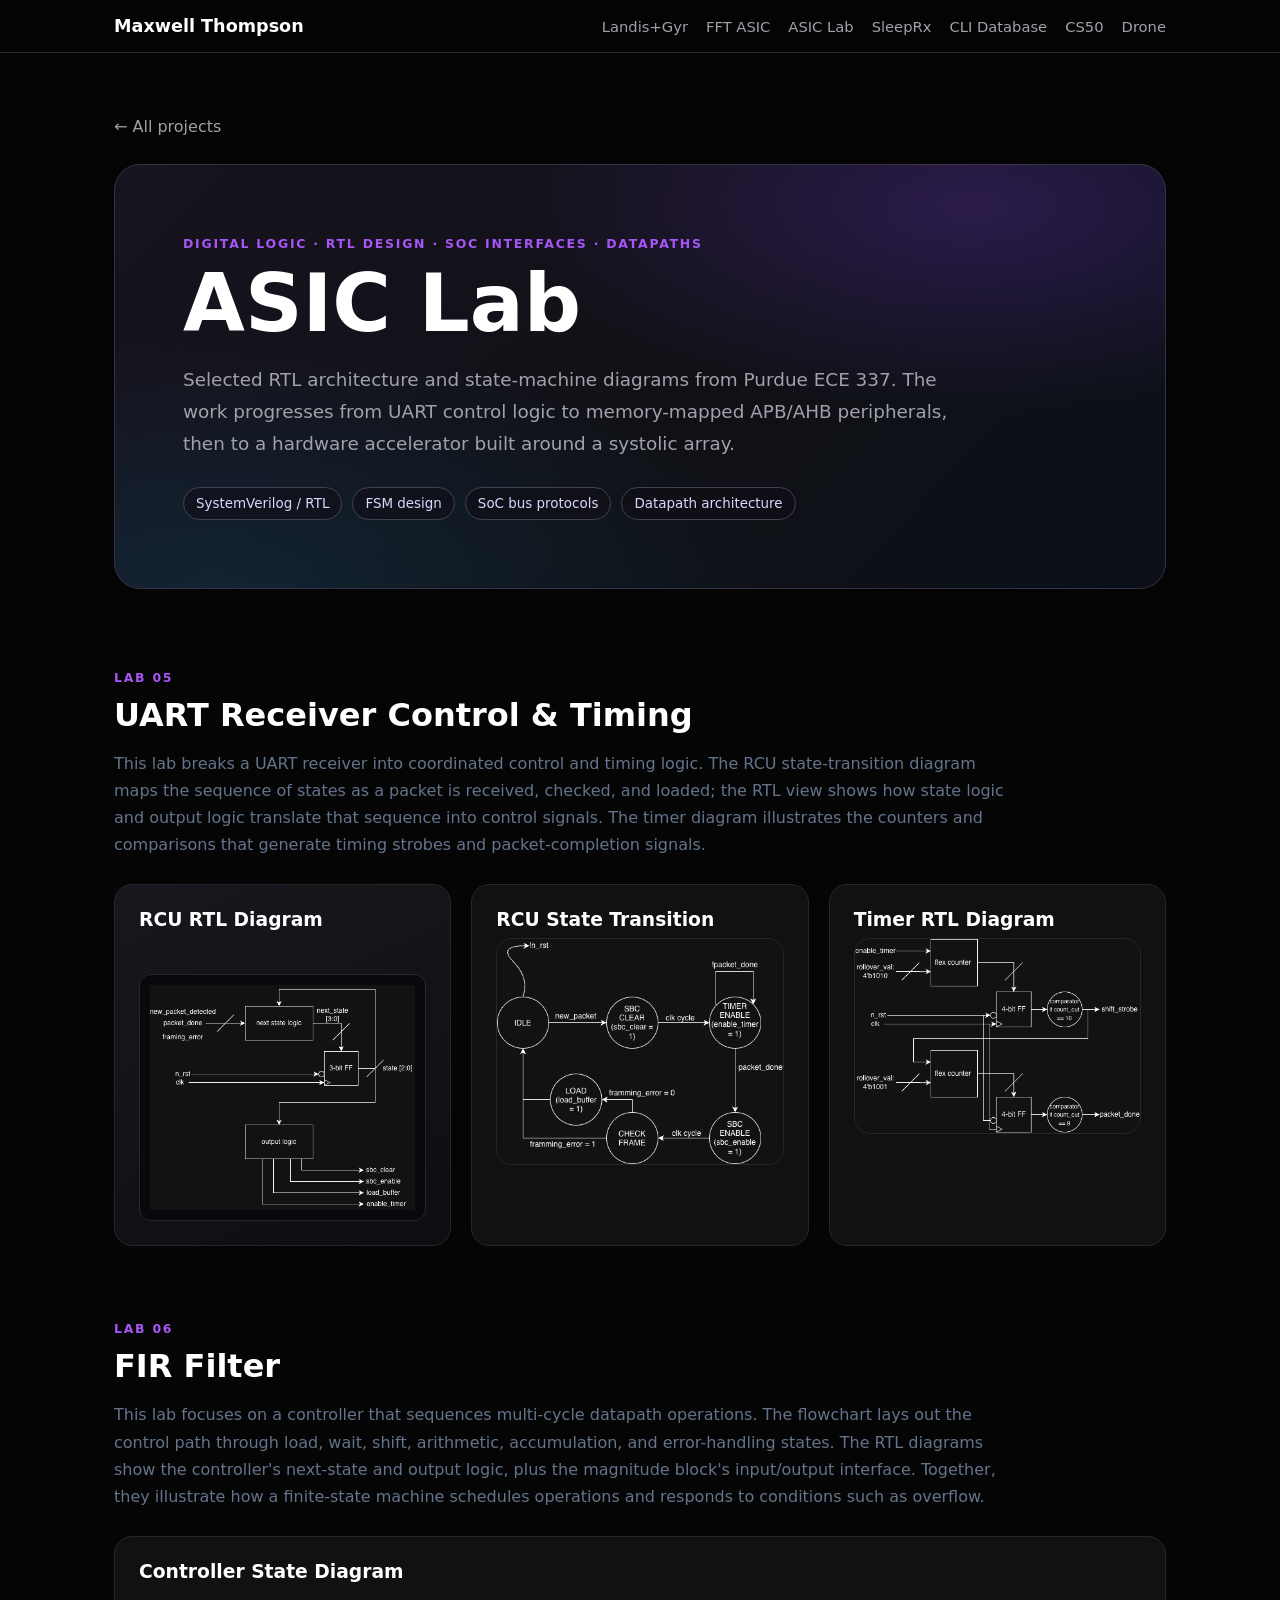
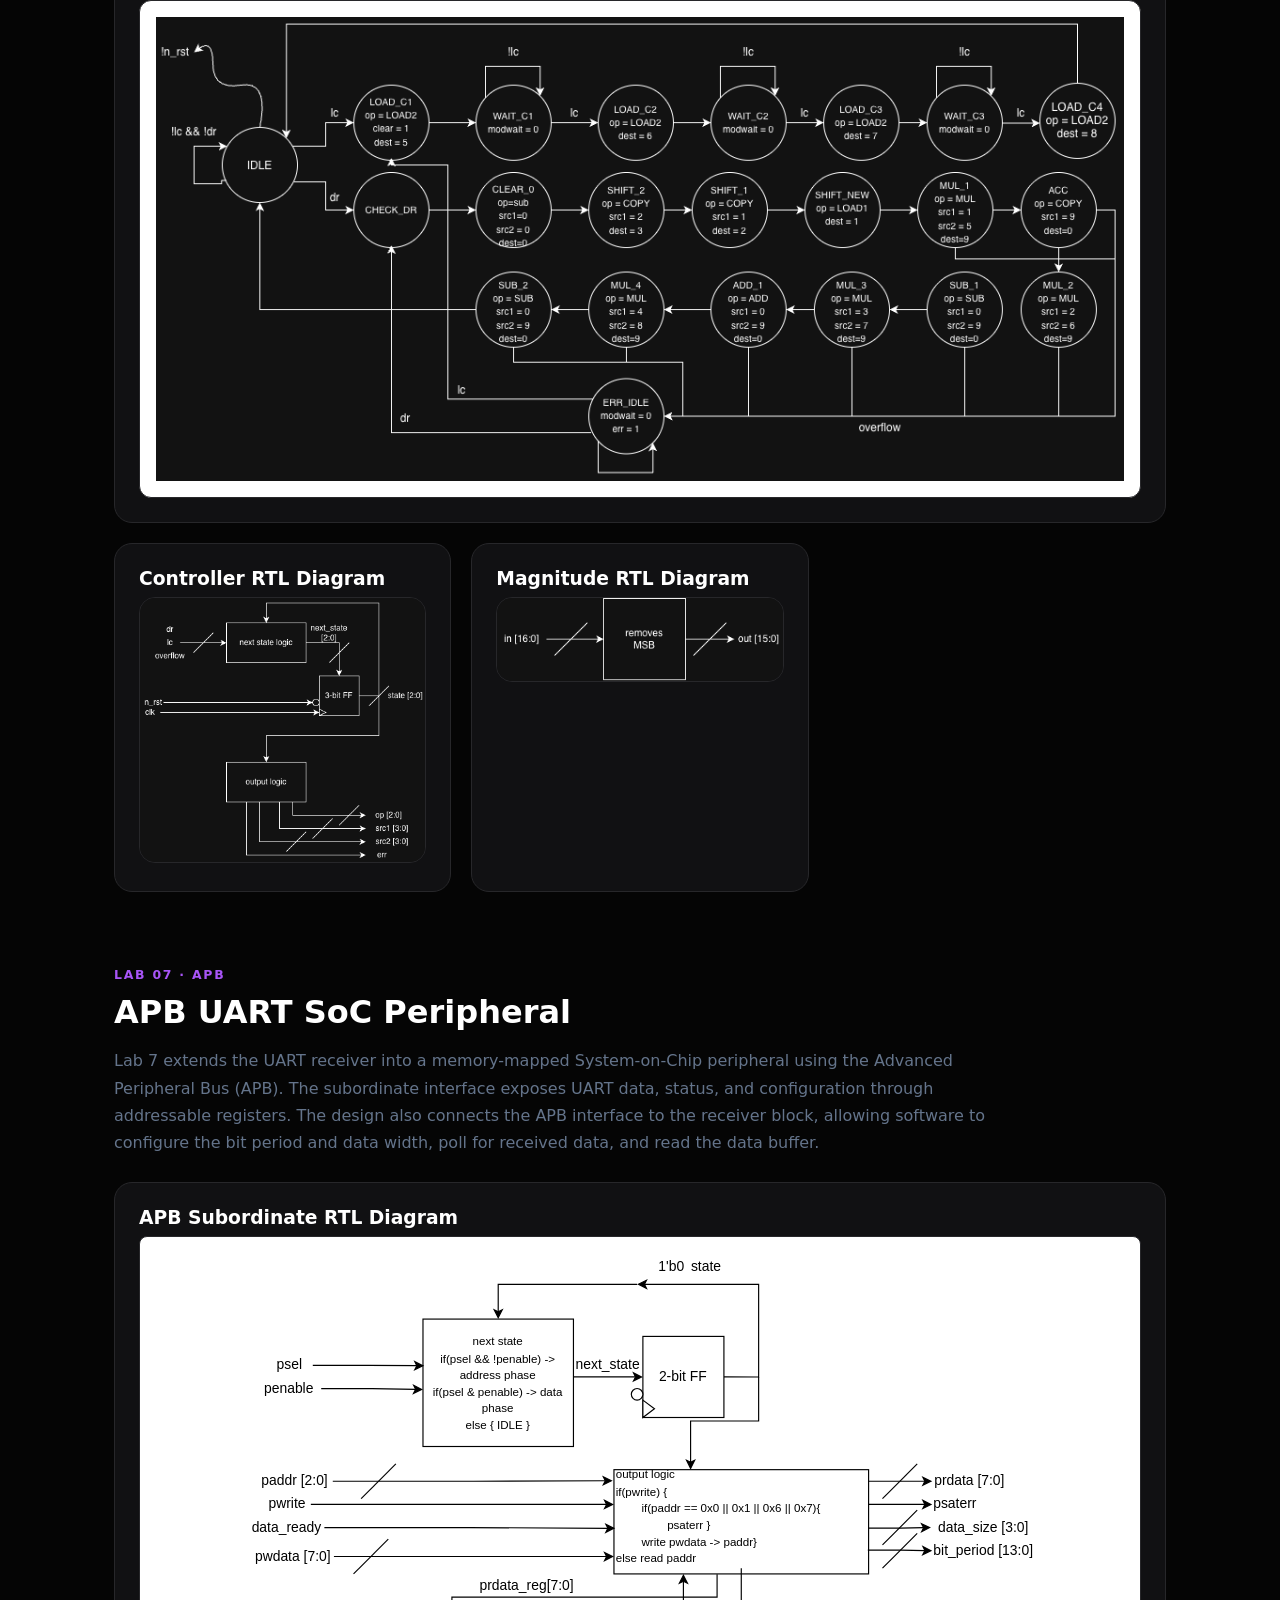
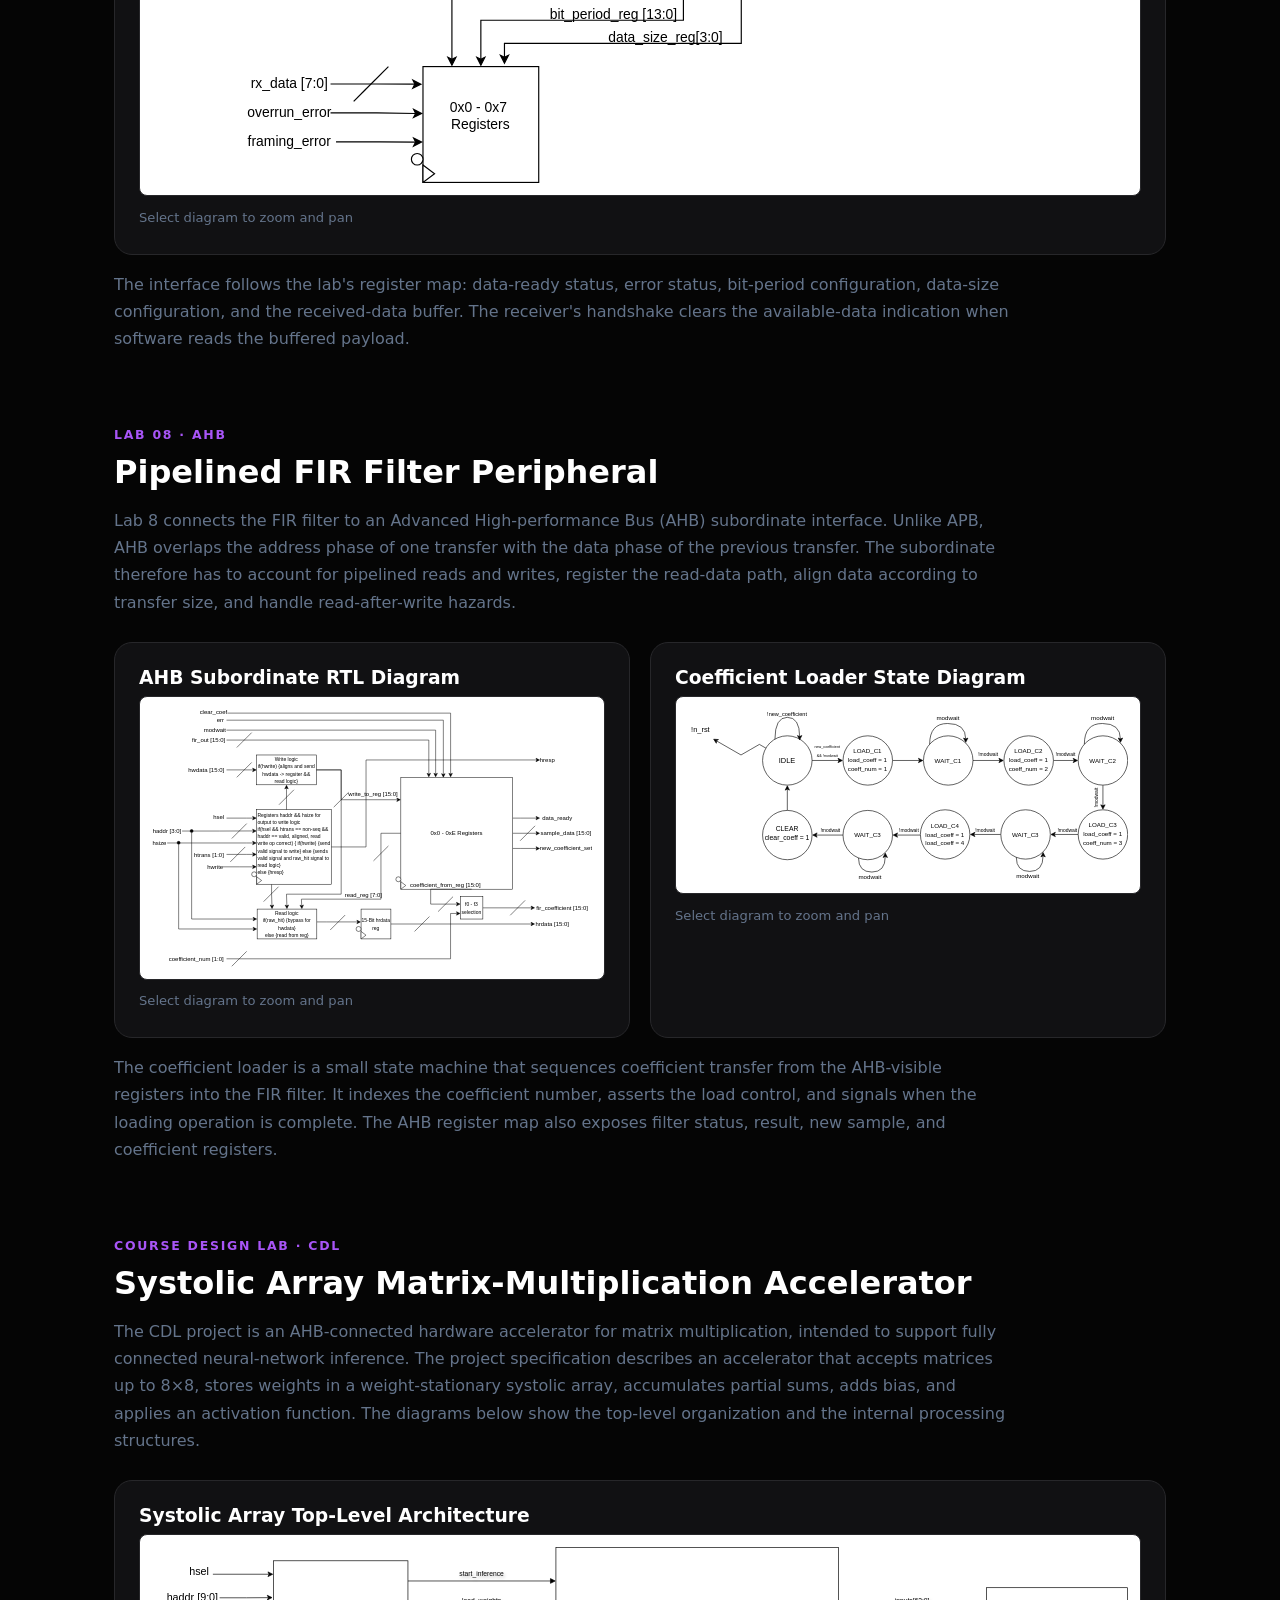
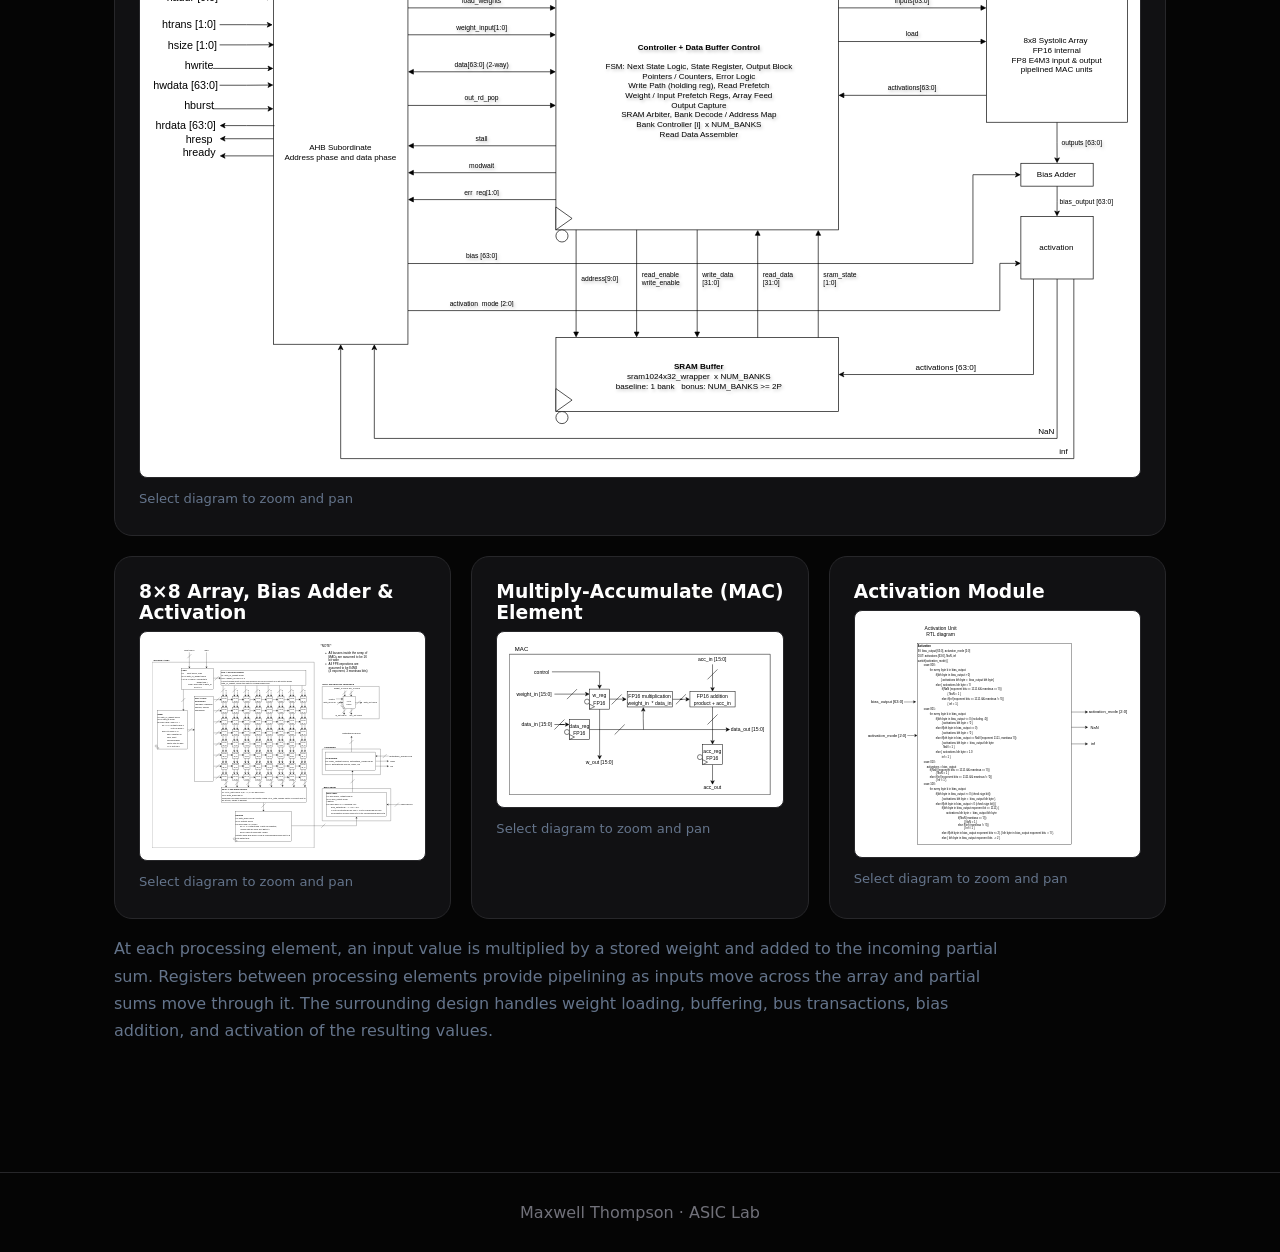
==== commit 5cb8baa0: "Add Lab 7, Lab 8, and systolic array sections to ASIC Lab" ====
--- a/asic-lab.html
+++ b/asic-lab.html
@@ -1,12 +1,82 @@
 <!DOCTYPE html>
-<html lang="en"><head><meta charset="UTF-8"><meta name="viewport" content="width=device-width, initial-scale=1.0"><title>ASIC Lab | Maxwell Thompson</title><link rel="stylesheet" href="style.css?v=20261012-controller-diagram"></head>
-<body><nav class="site-nav"><div class="nav-inner"><a class="brand" href="index.html">Maxwell Thompson</a><div class="nav-links"><a href="landis.html">Landis+Gyr</a><a href="fft.html">FFT ASIC</a><a href="asic-lab.html">ASIC Lab</a><a href="sleeprx.html">SleepRx</a><a href="cli-database.html">CLI Database</a><a href="cs50.html">CS50</a><a href="drone.html">Drone</a></div></div></nav>
-<main class="container"><a class="back" href="index.html">← All projects</a><section class="lab-hero"><span class="eyebrow">Digital Logic · RTL Design · Finite-State Machines</span><h1>ASIC Lab</h1><p class="lead">A look at my digital systems design work in ECE337, with original architecture diagrams from two labs focused on serial communication and controller-driven datapath operations. These diagrams document how state machines coordinate control signals, counters, and datapath blocks.</p><div class="lab-hero-meta"><span>Verilog / RTL concepts</span><span>FSM design</span><span>Control &amp; timing</span></div></section>
+<html lang="en">
+<head>
+<meta charset="UTF-8">
+<meta name="viewport" content="width=device-width, initial-scale=1.0">
+<title>ASIC Lab | Maxwell Thompson</title>
+<link rel="stylesheet" href="style.css?v=20261110-ece337-diagrams">
+<style>
+.lab-section{margin-top:3.5rem}.lab-description{max-width:900px;line-height:1.7;color:var(--muted,#64748b)}
+.lab-diagram-card{cursor:zoom-in}.lab-diagram-card .media{display:block;width:100%;height:auto;max-height:560px;object-fit:contain;background:#fff;border-radius:8px;padding:12px}
+.diagram-hint{font-size:.82rem;color:var(--muted,#64748b);margin:.65rem 0 0}
+.diagram-viewer{position:fixed;inset:0;z-index:9999;background:rgba(5,10,20,.94);display:none;flex-direction:column;padding:16px}
+.diagram-viewer.open{display:flex}.viewer-toolbar{display:flex;gap:8px;align-items:center;justify-content:center;flex-wrap:wrap;padding:8px}
+.viewer-toolbar button,.viewer-close{border:1px solid #64748b;background:#172033;color:white;border-radius:8px;padding:9px 13px;cursor:pointer}
+.viewer-close{position:absolute;right:18px;top:18px;font-size:1.1rem}
+.viewer-stage{flex:1;overflow:auto;display:flex;align-items:center;justify-content:center;cursor:grab}
+.viewer-stage img{max-width:none;max-height:none;transform-origin:center center;user-select:none;-webkit-user-drag:none}
+.viewer-title{color:#fff;text-align:center;margin:8px 48px 0}
+@media(max-width:700px){.diagram-viewer{padding:8px}.viewer-stage{justify-content:flex-start;align-items:flex-start}.lab-diagram-card .media{max-height:360px}}
+</style>
+</head>
+<body>
+<nav class="site-nav"><div class="nav-inner"><a class="brand" href="index.html">Maxwell Thompson</a><div class="nav-links"><a href="landis.html">Landis+Gyr</a><a href="fft.html">FFT ASIC</a><a href="asic-lab.html">ASIC Lab</a><a href="sleeprx.html">SleepRx</a><a href="cli-database.html">CLI Database</a><a href="cs50.html">CS50</a><a href="drone.html">Drone</a></div></div></nav>
+<main class="container">
+<a class="back" href="index.html">← All projects</a>
+<section class="lab-hero"><span class="eyebrow">Digital Logic · RTL Design · SoC Interfaces · Datapaths</span><h1>ASIC Lab</h1><p class="lead">Selected RTL architecture and state-machine diagrams from Purdue ECE 337. The work progresses from UART control logic to memory-mapped APB/AHB peripherals, then to a hardware accelerator built around a systolic array.</p><div class="lab-hero-meta"><span>SystemVerilog / RTL</span><span>FSM design</span><span>SoC bus protocols</span><span>Datapath architecture</span></div></section>
+
 <section class="section lab-section"><span class="eyebrow">Lab 05</span><h2>UART Receiver Control &amp; Timing</h2><p class="lab-description">This lab breaks a UART receiver into coordinated control and timing logic. The RCU state-transition diagram maps the sequence of states as a packet is received, checked, and loaded; the RTL view shows how state logic and output logic translate that sequence into control signals. The timer diagram illustrates the counters and comparisons that generate timing strobes and packet-completion signals.</p><div class="grid">
 <div class="card lab-card"><h3>RCU RTL Diagram</h3><img class="media lab-diagram" loading="lazy" src="assets/ece337/ECE337_lab5-RCU%20RTL%20diagram.drawio.png" alt="Original Lab 5 RCU RTL block diagram"></div>
 <div class="card"><h3>RCU State Transition</h3><img class="media" loading="lazy" src="assets/ece337/ECE337_lab5-RCU%20state%20transition.drawio.png" alt="Original Lab 5 RCU state-transition diagram"></div>
 <div class="card"><h3>Timer RTL Diagram</h3><img class="media" loading="lazy" src="assets/ece337/ECE337_lab5-Timer%20RTL%20diagram.drawio.png" alt="Original Lab 5 timer RTL diagram"></div></div></section>
+
 <section class="section lab-section"><span class="eyebrow">Lab 06</span><h2>FIR Filter</h2><p class="lab-description">This lab focuses on a controller that sequences multi-cycle datapath operations. The flowchart lays out the control path through load, wait, shift, arithmetic, accumulation, and error-handling states. The RTL diagrams show the controller's next-state and output logic, plus the magnitude block's input/output interface. Together, they illustrate how a finite-state machine schedules operations and responds to conditions such as overflow.</p><div class="grid">
 <div class="card controller-state-card" style="grid-column:1 / -1;"><h3>Controller State Diagram</h3><img class="media controller-state-diagram" style="display:block;width:100%;max-width:1250px;height:auto;margin:18px auto 0;padding:16px;background:#fff;object-fit:contain;" loading="lazy" src="assets/ece337/ECE337_lab6-4pt_controller_flowChart.drawio.png" alt="Original Lab 6 controller state diagram"></div>
 <div class="card"><h3>Controller RTL Diagram</h3><img class="media" loading="lazy" src="assets/ece337/ECE337_lab6-controller_RTL.drawio.png" alt="Original Lab 6 controller RTL block diagram"></div>
-<div class="card"><h3>Magnitude RTL Diagram</h3><img class="media" loading="lazy" src="assets/ece337/ECE337_lab6-magnitude_RTL.drawio.png" alt="Original Lab 6 magnitude RTL block diagram"></div></div></section></main><footer>Maxwell Thompson · ASIC Lab</footer></body></html>+<div class="card"><h3>Magnitude RTL Diagram</h3><img class="media" loading="lazy" src="assets/ece337/ECE337_lab6-magnitude_RTL.drawio.png" alt="Original Lab 6 magnitude RTL block diagram"></div></div></section>
+
+<section class="section lab-section"><span class="eyebrow">Lab 07 · APB</span><h2>APB UART SoC Peripheral</h2><p class="lab-description">Lab 7 extends the UART receiver into a memory-mapped System-on-Chip peripheral using the Advanced Peripheral Bus (APB). The subordinate interface exposes UART data, status, and configuration through addressable registers. The design also connects the APB interface to the receiver block, allowing software to configure the bit period and data width, poll for received data, and read the data buffer.</p><div class="grid">
+<div class="card lab-diagram-card"><h3>APB Subordinate RTL Diagram</h3><img class="media" loading="lazy" src="assets/ece337/ECE337_lab7.drawio.svg" alt="Lab 7 APB UART subordinate interface RTL diagram"><p class="diagram-hint">Select diagram to zoom and pan</p></div>
+</div><p class="lab-description">The interface follows the lab's register map: data-ready status, error status, bit-period configuration, data-size configuration, and the received-data buffer. The receiver's handshake clears the available-data indication when software reads the buffered payload.</p></section>
+
+<section class="section lab-section"><span class="eyebrow">Lab 08 · AHB</span><h2>Pipelined FIR Filter Peripheral</h2><p class="lab-description">Lab 8 connects the FIR filter to an Advanced High-performance Bus (AHB) subordinate interface. Unlike APB, AHB overlaps the address phase of one transfer with the data phase of the previous transfer. The subordinate therefore has to account for pipelined reads and writes, register the read-data path, align data according to transfer size, and handle read-after-write hazards.</p><div class="grid">
+<div class="card lab-diagram-card"><h3>AHB Subordinate RTL Diagram</h3><img class="media" loading="lazy" src="assets/ece337/ECE337_Lab8-AHB_subordinate.drawio.svg" alt="Lab 8 AHB subordinate interface RTL diagram"><p class="diagram-hint">Select diagram to zoom and pan</p></div>
+<div class="card lab-diagram-card"><h3>Coefficient Loader State Diagram</h3><img class="media" loading="lazy" src="assets/ece337/ECE337_Lab8-coefficient_loader_state_diagram.drawio.svg" alt="Lab 8 coefficient loader finite-state-machine diagram"><p class="diagram-hint">Select diagram to zoom and pan</p></div>
+</div><p class="lab-description">The coefficient loader is a small state machine that sequences coefficient transfer from the AHB-visible registers into the FIR filter. It indexes the coefficient number, asserts the load control, and signals when the loading operation is complete. The AHB register map also exposes filter status, result, new sample, and coefficient registers.</p></section>
+
+<section class="section lab-section"><span class="eyebrow">Course Design Lab · CDL</span><h2>Systolic Array Matrix-Multiplication Accelerator</h2><p class="lab-description">The CDL project is an AHB-connected hardware accelerator for matrix multiplication, intended to support fully connected neural-network inference. The project specification describes an accelerator that accepts matrices up to 8×8, stores weights in a weight-stationary systolic array, accumulates partial sums, adds bias, and applies an activation function. The diagrams below show the top-level organization and the internal processing structures.</p><div class="grid">
+<div class="card lab-diagram-card" style="grid-column:1 / -1;"><h3>Systolic Array Top-Level Architecture</h3><img class="media" loading="lazy" src="assets/ece337/CDL-Systolic-Array-Top-Level.drawio.svg" alt="CDL systolic array accelerator top-level architecture"><p class="diagram-hint">Select diagram to zoom and pan</p></div>
+<div class="card lab-diagram-card"><h3>8×8 Array, Bias Adder &amp; Activation</h3><img class="media" loading="lazy" src="assets/ece337/CDL-Systolic-Array-8x8-Bias-Activation.drawio.svg" alt="CDL 8 by 8 systolic array with bias adder and activation block"><p class="diagram-hint">Select diagram to zoom and pan</p></div>
+<div class="card lab-diagram-card"><h3>Multiply-Accumulate (MAC) Element</h3><img class="media" loading="lazy" src="assets/ece337/CDL-Systolic-Array-MAC.drawio.svg" alt="CDL systolic array multiply accumulate processing element"><p class="diagram-hint">Select diagram to zoom and pan</p></div>
+<div class="card lab-diagram-card"><h3>Activation Module</h3><img class="media" loading="lazy" src="assets/ece337/CDL-Systolic-Array-Activation.drawio.svg" alt="CDL activation module RTL diagram"><p class="diagram-hint">Select diagram to zoom and pan</p></div>
+</div><p class="lab-description">At each processing element, an input value is multiplied by a stored weight and added to the incoming partial sum. Registers between processing elements provide pipelining as inputs move across the array and partial sums move through it. The surrounding design handles weight loading, buffering, bus transactions, bias addition, and activation of the resulting values.</p></section>
+</main>
+<footer>Maxwell Thompson · ASIC Lab</footer>
+
+<div class="diagram-viewer" id="diagramViewer" role="dialog" aria-modal="true" aria-label="Diagram viewer">
+<button class="viewer-close" id="viewerClose" aria-label="Close diagram viewer">✕</button>
+<div class="viewer-title" id="viewerTitle"></div>
+<div class="viewer-toolbar"><button id="zoomOut" type="button">−</button><button id="zoomReset" type="button">Reset</button><button id="zoomIn" type="button">+</button><button id="fitDiagram" type="button">Fit</button></div>
+<div class="viewer-stage" id="viewerStage"><img id="viewerImage" alt=""></div>
+</div>
+<script>
+(() => {
+ const viewer=document.getElementById('diagramViewer'), stage=document.getElementById('viewerStage'), image=document.getElementById('viewerImage'), title=document.getElementById('viewerTitle');
+ let scale=1, dragging=false, startX=0, startY=0, scrollLeft=0, scrollTop=0;
+ const apply=()=>{image.style.transform='scale('+scale+')';};
+ const open=(img)=>{image.src=img.currentSrc||img.src;image.alt=img.alt;title.textContent=img.closest('.card')?.querySelector('h3')?.textContent||img.alt;scale=1;apply();viewer.classList.add('open');document.body.style.overflow='hidden';stage.scrollTop=0;stage.scrollLeft=0;};
+ const close=()=>{viewer.classList.remove('open');document.body.style.overflow='';image.removeAttribute('src');};
+ document.querySelectorAll('.lab-diagram-card img').forEach(img=>{img.addEventListener('click',()=>open(img));img.tabIndex=0;img.addEventListener('keydown',e=>{if(e.key==='Enter'||e.key===' '){e.preventDefault();open(img);}});});
+ document.getElementById('viewerClose').addEventListener('click',close);
+ document.getElementById('zoomIn').addEventListener('click',()=>{scale=Math.min(4,scale+.25);apply();});
+ document.getElementById('zoomOut').addEventListener('click',()=>{scale=Math.max(.25,scale-.25);apply();});
+ document.getElementById('zoomReset').addEventListener('click',()=>{scale=1;apply();});
+ document.getElementById('fitDiagram').addEventListener('click',()=>{scale=Math.min((stage.clientWidth-32)/image.naturalWidth,(stage.clientHeight-32)/image.naturalHeight,1);apply();});
+ document.addEventListener('keydown',e=>{if(e.key==='Escape'&&viewer.classList.contains('open'))close();});
+ stage.addEventListener('mousedown',e=>{if(e.target!==image)return;dragging=true;startX=e.pageX-stage.offsetLeft;startY=e.pageY-stage.offsetTop;scrollLeft=stage.scrollLeft;scrollTop=stage.scrollTop;stage.style.cursor='grabbing';});
+ window.addEventListener('mouseup',()=>{dragging=false;stage.style.cursor='grab';});
+ stage.addEventListener('mousemove',e=>{if(!dragging)return;e.preventDefault();stage.scrollLeft=scrollLeft-(e.pageX-stage.offsetLeft-startX);stage.scrollTop=scrollTop-(e.pageY-stage.offsetTop-startY);});
+ stage.addEventListener('wheel',e=>{if(!viewer.classList.contains('open')||!e.ctrlKey)return;e.preventDefault();scale=Math.max(.25,Math.min(4,scale+(e.deltaY<0?.1:-.1)));apply();},{passive:false});
+})();
+</script>
+</body></html>
